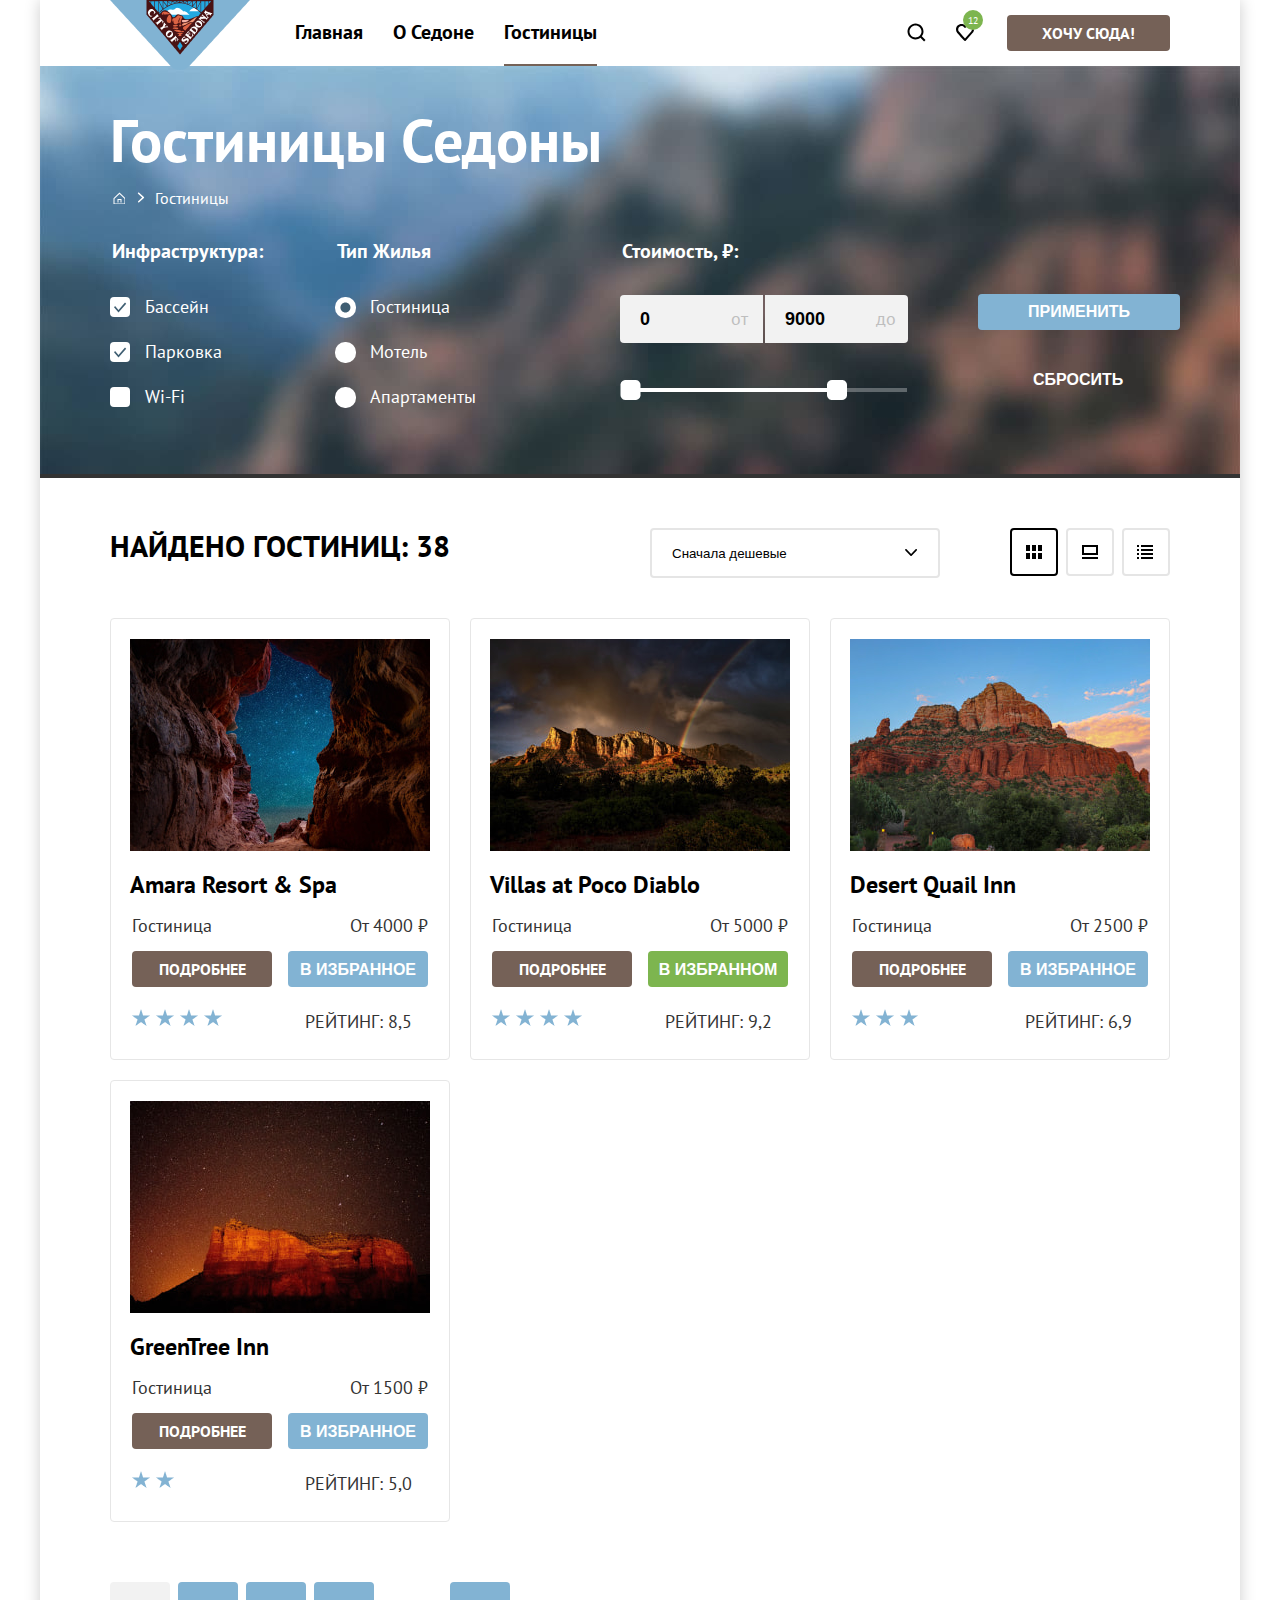
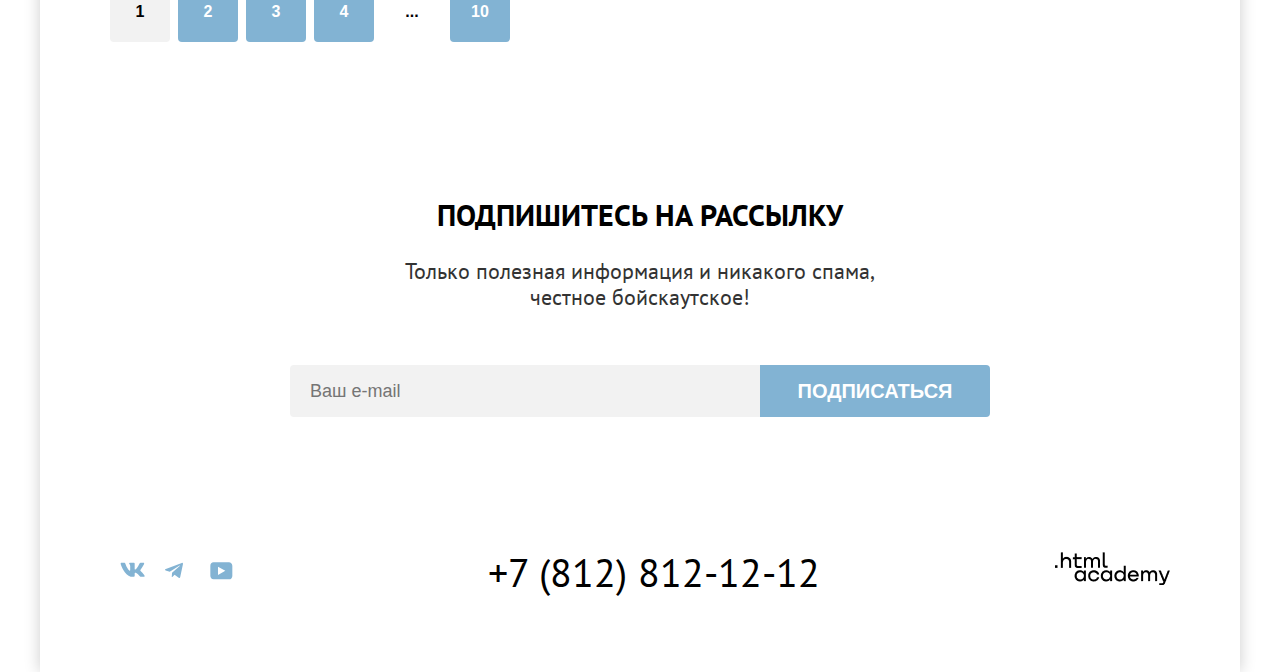
==== catalog.html @ bf5135d6 "модальное окно через ссылку" ====
<!DOCTYPE html>
<html lang="ru">

  <head>
    <meta charset="utf-8">
    <meta name="viewport" content="width=device-width, initial-scale=1">
    <link href="styles/styles.css" rel="stylesheet">
    <link rel="shortcut icon" type="image/x-icon" href="./favicon.ico">
    <title>HTML Academy: Седона</title>
  </head>

  <body>

    <div class="page-wrapper">
      <header data-test="header" class="page-header">
        <a href="index.html" class="sedona-logo">
          <span class="visually-hidden">Логотип сайта городка Седона.</span>
        </a>

        <nav class="header-navigation">
          <ul class="unordered-list">
            <li>
              <a class="anchor-link header-button" href="index.html">Главная</a>
            </li>
            <li>
              <a class="anchor-link header-button" href=" #">О&nbsp;Седоне</a>
            </li>
            <li>
              <a class="anchor-link header-button current" href=" #">Гостиницы</a>
            </li>
          </ul>
        </nav>

        <div class="header-actions-wrapper">
          <button type="button" class="button-tag header-icon-button search-button"><span
              class="visually-hidden">Поиск.</span></button>
          <button type="button" class="button-tag header-icon-button favotites-button"><span
              class="visually-hidden">Избранное.</span></button>
        </div>

        <a class="anchor-link action-button brown" href="modal_window.html">
          Хочу сюда!
        </a>
      </header>

      <main data-test="main">

        <section data-test="filter" class="filter-block">
          <div class="filter-block-content-wrapper">
            <h1 class="h1-tag text-style-filter-heading">Гостиницы Седоны</h1>
            <div class="breadcrumbs-wrapper">
              <span class="breadcrumbs-home-button"></span>
              <span class="breadcrumbs-page">Гостиницы</span>
            </div>
            <h2 class="h2-tag visually-hidden">Параметры поиска гостиниц</h2>
            <form class="filters-form-wrapper" action="https://echo.htmlacademy.ru/" method="post">
              <div class="filter-column-wrapper">
                <fieldset class="infrastructure-filter fieldset">
                  <legend class="legend text-style-filter-title">Инфраструктура:</legend>
                  <ul class="unordered-list">
                    <li>
                      <label class="text-style-filter-lable checkbox checked"><input class="visually-hidden"
                          type="checkbox" checked name="water_pool">Бассейн</label>
                    </li>
                    <li>
                      <label class="text-style-filter-lable checkbox checked"><input class="visually-hidden"
                          type="checkbox" checked name="parking">Парковка</label>
                    </li>
                    <li>
                      <label class="text-style-filter-lable checkbox"><input class="visually-hidden" type="checkbox"
                          name="wi_fi">Wi-Fi</label>
                    </li>
                  </ul>
                </fieldset>

                <fieldset class="housing-filter fieldset">
                  <legend class="legend text-style-filter-title">Тип Жилья</legend>
                  <ul class="unordered-list">
                    <li>
                      <label class="text-style-filter-lable radio checked"><input class="visually-hidden" type="radio"
                          name="housing_type" value="hotel" checked>Гостиница</label>
                    </li>
                    <li>
                      <label class="text-style-filter-lable radio"><input class="visually-hidden" type="radio"
                          name="housing_type" value="motel">Мотель</label>
                    </li>
                    <li>
                      <label class="text-style-filter-lable radio"><input class="visually-hidden" type="radio"
                          name="housing_type" value="apartment">Апартаменты</label>
                    </li>
                  </ul>
                </fieldset>
              </div>
              <div class="filter-column-wrapper">
                <fieldset class="price-filter fieldset">
                  <legend class="legend text-style-filter-title">Стоимость, ₽:</legend>
                  <p class="paragraph">
                    <label>
                      <input class="filter-price-input from" type="number" name="price_from" value="0">
                      <span class="filter-price-caption">от</span>
                    </label>
                    <label>
                      <input class="filter-price-input to" type="number" name="price_to" value="9000">
                      <span class="filter-price-caption">до</span>
                    </label>
                  </p>

                  <div class="price-slider"><span class="visually-hidden">Ползунок стоимости</span></div>
                </fieldset>

                <div class="filter-buttons-wrapper">
                  <button class="button-tag action-button blue" type="submit">Применить</button>
                  <button class="button-tag action-button transparent" type="button">Сбросить</button>
                </div>
              </div>
            </form>
          </div>
        </section>

        <section data-test="catalog" class="search-result-block">
          <header data-test="header" class="search-result-header">
            <h2 class="h2-tag text-style-heading">Найдено гостиниц: <span>38</span></h2>
            <div class="sort-type-select-wrapper">
              <select name="sort_type" aria-label="Сортировка">
                <option class="text-style-filter-lable gray" value="cheap" selected>Сначала дешевые</option>
                <option class="text-style-filter-lable gray" value="popular">По популярности</option>
              </select>
            </div>
            <button class="button-tag preview-format-icon current icons" type="button" name="show_icons"><span
                class="visually-hidden">Отобразить в формате иконок</span></button>
            <button class="button-tag preview-format-icon gallery" type="button" name="show_gallery"><span
                class="visually-hidden">Отобразить в формате галереи</span></button>
            <button class="button-tag preview-format-icon list" type="button" name="show_list"><span
                class="visually-hidden">Отобразить в
                формате списка</span></button>
          </header>

          <ul class="hotels-block unordered-list">
            <li class="hotel-item">
              <a class="anchor-link" href="#">
                <img src="images/hotels/hotel_1.jpg" alt="Вид из ущелья на звездное небо." width="300" height="212">
                <h3 class="h3-tag text-style-heading small">Amara Resort & Spa</h3>
              </a>
              <div class="hotel-item-info-wrapper">
                <span class="text-style-simple small">Гостиница</span>
                <span class="text-style-simple small price-caption">От <b>4000 ₽</b></span>
                <a class="anchor-link action-button brown" href="#">Подробнее</a>
                <button class="button-tag action-button blue" type="button">В избранное</button>
                <span class="stars stars-4"></span>
                <span class="text-style-simple small uppercase rating-caption">Рейтинг: 8,5</span>
              </div>
            </li>

            <li class="hotel-item">
              <a class="anchor-link" href="#">
                <img src="images/hotels/hotel_2.jpg"
                  alt="Радуа опускается в скалистые горы на горизонте на фоне темного неба." width="300" height="212">
                <h3 class="h3-tag text-style-heading small">Villas at Poco Diablo</h3>
              </a>
              <div class="hotel-item-info-wrapper">
                <span class="text-style-simple small">Гостиница</span>
                <span class="text-style-simple small price-caption">От <b>5000 ₽</b></span>
                <a class="anchor-link action-button brown" href="#">Подробнее</a>
                <button class="button-tag action-button green" type="button">В избранном</button>
                <span class="stars stars-4"></span>
                <span class="text-style-simple small uppercase rating-caption">Рейтинг: 9,2</span>
              </div>
            </li>

            <li class="hotel-item">
              <a class="anchor-link" href="#">
                <img src="images/hotels/hotel_3.jpg"
                  alt="Скалистая гора поросшая деревьями и кустами на фоне ясного неба." width="300" height="212">
                <h3 class="h3-tag text-style-heading small">Desert Quail Inn</h3>
              </a>
              <div class="hotel-item-info-wrapper">
                <span class="text-style-simple small">Гостиница</span>
                <span class="text-style-simple small price-caption">От <b>2500 ₽</b></span>
                <a class="anchor-link action-button brown" href="#">Подробнее</a>
                <button class="button-tag action-button blue" type="button">В избранное</button>
                <span class="stars stars-3"></span>
                <span class="text-style-simple small uppercase rating-caption">Рейтинг: 6,9</span>
              </div>
            </li>

            <li class="hotel-item">
              <a class="anchor-link" href="#">
                <img src="images/hotels/hotel_4.jpg"
                  alt="Красный выступ скалы озаряемый закатом на фоне звездного неба." width="300" height="212">
                <h3 class="h3-tag text-style-heading small">GreenTree Inn</h3>
              </a>
              <div class="hotel-item-info-wrapper">
                <span class="text-style-simple small">Гостиница</span>
                <span class="text-style-simple small price-caption">От <b>1500 ₽</b></span>
                <a class="anchor-link action-button brown" href="#">Подробнее</a>
                <button class="button-tag action-button blue" type="button">В избранное</button>
                <span class="stars stars-2"></span>
                <span class="text-style-simple small uppercase rating-caption">Рейтинг: 5,0</span>
              </div>
            </li>
          </ul>

          <div id="paging">
            <button class="button-tag action-button light-gray black-text" type="button" name="page_2">1</button>
            <button class="button-tag action-button blue" type="button" name="page_2">2</button>
            <button class="button-tag action-button blue" type="button" name="page_3">3</button>
            <button class="button-tag action-button blue" type="button" name="page_4">4</button>
            <button class="button-tag action-button transparent black-text" type="button" name="page_2">...</button>
            <button class="button-tag action-button blue" type="button" name="page_10">10</button>
          </div>
        </section>

        <section data-test="subscribe">
          <h2 class="h2-tag visually-hidden">Подписка на рассылку</h2>
          <form action="https://echo.htmlacademy.ru/" method="post">
            <div class="simple-text-block big-space">
              <p class="paragraph text-style-heading">Подпишитесь на рассылку</p>
              <p class="paragraph text-style-simple">Только полезная информация и никакого спама,<br>честное
                бойскаутское!
              </p>
              <div class="subscription-input-wrapper">
                <input class="legent subscription-input" type="email" name="user_email" placeholder="Ваш e-mail"
                  required>
                <button class="button-tag subscription-button">Подписаться</button>
              </div>
            </div>
          </form>
        </section>

      </main>

      <footer data-test="footer" class="footer">
        <h2 class="h2-tag visually-hidden">Контакты.</h2>
        <address class="address">
          <a class="anchor-link footer-button vk" href="https://vk.com/htmlacademy">
            <span class="visually-hidden">ВКонтакте.</span>
          </a>

          <a class="anchor-link footer-button telegram" href="tg://resolve?domain=htmlacademy">
            <span class="visually-hidden">Телеграм.</span>
          </a>

          <a class="anchor-link footer-button youtube" href="https://www.youtube.com/user/htmlacademyru">
            <span class="visually-hidden">Ютюб.</span>
          </a>

          <a class="anchor-link footer-phone" href="tel:+78128121212">+7 (812) 812-12-12</a>

          <a class="anchor-link html-academy-logo" href="https://htmlacademy.ru/">
            <span class="visually-hidden">Сайт HTML Academy.</span>
          </a>
        </address>
      </footer>
    </div>

  </body>

</html>
---- styles/styles.css ----
/* Base */

@font-face {
  font-family: "PT Sans";
  font-weight: 400;
  font-style: normal;
  src: url("../fonts/ptsans-400.woff2") format("woff2");
  font-display: swap;
}

@font-face {
  font-family: "PT Sans";
  font-weight: 700;
  font-style: normal;
  src: url("../fonts/ptsans-700.woff2") format("woff2");
  font-display: swap;
}

html {
  min-width: 1024px;
}

body {
  margin: 0;

  font-family: "PT Sans", sans-serif;
  font-size: 18px;
  font-weight: 400;
  line-height: 21px;
  min-width: 1024px;
  color: #333333;
}

.page-wrapper {
  display: flex;
  flex-direction: column;
  align-items: stretch;

  width: 1200px;
  margin: 0 auto;
  background-color: #FFFFFF;
  box-shadow: 0 0 15px rgba(0, 0, 0, 0.2);
}

.visually-hidden {
  position: absolute;
  width: 1px;
  height: 1px;
  margin: -1px;
  padding: 0;
  border: 0;
  clip: rect(0 0 0 0);
  overflow: hidden;
}

.fieldset {
  border: none;
  padding: 0;
  margin: 0;
}

.unordered-list {
  margin: 0;
  padding: 0;
  list-style-type: none;
}

.anchor-link {
  text-decoration: none;
}

.button-tag {
  padding: 0;
}

.h1-tag,
.h2-tag,
.h3-tag,
.paragraph {
  margin: 0;
}

.filter-price-input::-webkit-outer-spin-button,
.filter-price-input::-webkit-inner-spin-button,
input[type="date"]::-webkit-inner-spin-button,
input[type="date"]::-webkit-calendar-picker-indicator {
  display: none;
  -webkit-appearance: none;
}

/* Text styles */

.text-style-heading {
  text-transform: uppercase;
  font-size: 30px;
  font-weight: 700;
  line-height: 36px;
  color: #000000;
}

.text-style-simple {
  font-size: 22px;
  font-weight: 400;
  line-height: 26px;
}

.text-style-heading.small {
  font-size: 24px;
  line-height: 28px;
}

.text-style-simple.small {
  font-size: 18px;
  line-height: 21px;
}

.text-style-heading.white {
  color: #FFFFFF;
}

.text-style-simple.white {
  color: #FFFFFF;
}

.uppercase {
  text-transform: uppercase;
}

.text-style-filter-heading {
  font-weight: 700;
  font-size: 60px;
  line-height: 78px;
  margin-bottom: 8px;
  color: #FFFFFF;
}

.text-style-filter-title {
  font-weight: 700;
  font-size: 20px;
  line-height: 24px;
  color: #FFFFFF;
}

.text-style-filter-lable {
  font-weight: 400;
  font-size: 18px;
  line-height: 23px;
  color: #FFFFFF;
}

.text-style-filter-lable.gray {
  color: #333333;
}


/* Header */

.page-header {
  display: flex;
  min-height: 64px;
  position: relative;
  justify-content: flex-start;
  flex-wrap: wrap;
  padding: 0 70px;
}

.sedona-logo {
  background: url("../images/logo.png") no-repeat;
  width: 140px;
  height: 70px;
  position: relative;
  margin-right: 30px;
  margin-top: -4px;
  top: 4px;
}

.sedona-logo:hover {
  background: url("../images/logo_hovered.svg") no-repeat;
}

.header-navigation ul {
  display: flex;
  flex-wrap: wrap;
  max-width: 580px;
}

.header-navigation li {
  padding: 0 15px;
}

.header-navigation a {
  font-size: 20px;
  font-weight: 700;
  line-height: 24px;
  color: #000000;

  text-transform: capitalize;
}

.header-navigation a:visited {
  color: #000000;
}

.header-button.current {
  border-bottom: 2px solid #756257;
}

.header-button {
  display: inline-block;
  padding: 20px 0;
  border: none;
  cursor: pointer;
}

.header-actions-wrapper {
  margin-left: auto;
  margin-right: 20px;
}

.header-icon-button {
  width: 44px;
  height: 64px;
  padding: 22px 12px;
  border: none;
  cursor: pointer;
}

.search-button {
  background: url('../images/icons/search.svg') no-repeat 50% 50%;
}

.favotites-button {
  position: relative;
  background: url('../images/icons/favorites.svg') no-repeat 50% 50%;
}

.favotites-button::after {
  content: "12";
  position: absolute;
  top: 10px;
  left: 20px;

  color: #FFFFFF;
  font-family: "PT Sans", sans-serif;
  font-size: 10px;
  line-height: 21px;

  background-color: #7DB54F;
  width: 20px;
  height: 20px;
  border-radius: 10px;
}

header .action-button {
  align-self: flex-start;
  margin-top: 15px;
}

.action-button {
  padding: 8px 35px;
  border: none;
  border-radius: 4px;

  color: #FFFFFF;
  font-weight: 700;
  font-size: 16px;
  line-height: 20px;
  text-align: center;
  text-transform: uppercase;
  cursor: pointer;
}

.action-button.big-button {
  padding: 16px 50px;
  margin-top: 30px;
  margin-bottom: 5px;
  font-size: 20px;
  display: inline-block;
}

/* Blue buttons color-styles */
.action-button.blue {
  background-color: #82B3D3;
}

.subscription-button:hover,
.action-button.blue:hover {
  background-color: #68A2CA;
}

.subscription-button:active,
.action-button.blue:active,
.subscription-button:focus,
.action-button.blue:focus {
  color: rgba(255, 255, 255, 0.3);
  background-color: #68A2CA;
}

.subscription-button:disabled,
.action-button.blue:disabled {
  background-color: #E5E5E5;
}

/* Brown buttons color-styles */
.action-button.brown {
  background-color: #756157;
}

.action-button.brown:hover,
.action-button.brown:focus {
  background-color: #615048;
}

.action-button.brown:active {
  color: rgba(255, 255, 255, 0.3);
  background-color: #756157;
}

.action-button.brown:disabled {
  background-color: #E5E5E5;
}

/* Green buttons color-styles */
.action-button.green {
  background-color: #7DB54F;
}

.action-button.green:hover,
.action-button.green:focus {
  background-color: #6C9E42;
}

.action-button.green:active {
  color: rgba(255, 255, 255, 0.3);
  background-color: #7DB54F;
}

.action-button.green:disabled {
  background-color: #E5E5E5;
}

/* Light-gray buttons color-styles */
.action-button.light-gray {
  background-color: #F2F2F2;
}

/* Transparent buttons color-styles */
.action-button.transparent {
  background-color: transparent;
}

.action-button.transparent:focus,
.action-button.light-gray:focus {
  outline: 3px solid #83B3D3;
}

.action-button.transparent:active,
.action-button.light-gray:active {
  color: rgba(255, 255, 255, 0.3);
}

.action-button.transparent:disabled,
.action-button.light-gray:disabled {
  color: rgba(255, 255, 255, 0.1);
}


.action-button.black-text {
  color: #000000;
}

.black-text {
  color: #000000;
}

/* Footer */
.footer {
  height: 120px;
  padding: 40px 70px 0 70px;
}

.footer-button {
  display: inline-block;
  border: none;
  width: 45px;
  height: 35px;
  cursor: pointer;
}

.footer-button.vk {
  background: url("../images/icons/vk.svg") no-repeat 10px 10px;
}

.footer-button.telegram {
  background: url("../images/icons/telegram.svg") no-repeat 10px 10px;
}

.footer-button.youtube {
  background: url("../images/icons/youtube.svg") no-repeat 10px 10px;
}

.address {
  display: flex;
  font-style: normal;
}

.footer-phone {
  color: #000000;
  font-weight: 400;
  font-size: 40px;
  line-height: 40px;
  text-transform: uppercase;
  margin-left: auto;
  margin-right: 235px;
}

.html-academy-logo {
  width: 115px;
  height: 33px;
  background: url("../images/html_academy.png") no-repeat;
  display: block;
}


/* Main page sections:*/
/* -hero-block */

.hero-block-wrapper {
  width: auto;
}

.hero-background {
  display: flex;
  flex-direction: column;
  background: #82B3D3 url(../images/landscapes/mountains_hero-block.jpg) no-repeat 50% 0;
  background-size: cover;
  width: 100%;
  min-height: 485px;
  justify-content: flex-end;
}

.hero-vector-wellcome {
  width: 458px;
  height: 352px;
  margin: 0 auto;
  margin-bottom: 25px;
  padding-top: 50px;
}

.hero-divider {
  background: url("../images/divider.svg") no-repeat;
  width: auto;
  height: 57px;
}

/* -other blocks */

.simple-text-block {
  text-align: center;
  width: 700px;
  margin: 0 auto;
  padding: 70px 0;
}

.simple-text-block.big-space {
  padding: 95px 0;
}

.simple-text-block.min-space {
  padding: 70px 0 30px 0;
}

.simple-text-block .text-style-heading {
  margin-bottom: 25px;
}

.simple-text-block .text-style-simple {
  margin-bottom: 20px;
}

.advantages-block {
  display: flex;
  flex-wrap: wrap;
}

.advantages-item {
  width: 400px;
  min-height: 385px;
}

.advantages-image-container {
  width: 800px;
  min-height: 385px;
}

.advantages-image-container img {
  display: block;
  /* height: -webkit-fill-available; */
  height: 100%;
  object-fit: cover;
}

.advantages-item.blue {
  background-color: #82B3D3;
}

.advantages-item.light-blue {
  background-color: rgba(131, 179, 211, 0.2);
}

.advantages-item.very-light-blue {
  background-color: rgba(131, 179, 211, 0.12)
}

.advantages-item-content-wrapper {
  text-align: center;
  width: 230px;
  margin: 0 auto;
  padding: 112px 85px;
}

.advantages-item-content-wrapper.min-space {
  padding: 81px 85px;
}

.advantages-item.blue .advantages-item-content-wrapper {
  padding: 102px 85px;
}

.advantages-item img {
  margin-bottom: 30px;
}

.advantages-item h3 {
  width: 175px;
  margin: 0 auto;
  margin-bottom: 30px;
}

.advantages-item-divider {
  width: 60px;
  height: 2px;
  margin: 30px auto;
  background-color: rgba(0, 0, 0, 0.3);
}

.white + .advantages-item-divider {
  background-color: rgba(255, 255, 255, 0.3);
}

.advantages-icon {
  width: 75px;
  height: 72px;
}

/* -subscription block */

.subscription-background {
  background: url("../images//landscapes/mountains_subscription_block.jpg") no-repeat;
  width: 1200px;
}

.subscription-input-wrapper {
  display: flex;
  margin-top: 55px;
}

.subscription-input {
  width: 452px;
  min-height: 50px;
  padding-left: 20px;
  font-size: 18px;
  line-height: 24px;
  border: none;
  border-radius: 4px 0 0 4px;
  background-color: #F2F2F2;
}

.subscription-input:focus {
  outline: 3px solid #83B3D3;
}

.subscription-button {
  width: 232px;
  min-height: 52px;
  background-color: #82B3D3;
  border: none;
  border-radius: 0 4px 4px 0;
  text-align: center;
  cursor: pointer;

  font-size: 20px;
  line-height: 36px;
  font-weight: 700;
  text-transform: uppercase;
  color: #FFFFFF;
}


/* Catalog page */
/* filters */
.filter-block {
  background: #333333 url("../images/landscapes/mountains_filters-block.jpg") no-repeat;
  width: 100%;
  height: 412px;
}

.filter-block-content-wrapper {
  padding: 70px;
  padding-top: 35px;
}

.breadcrumbs-wrapper {
  padding-left: 3px;
  margin-bottom: 30px;
}

.breadcrumbs-home-button {
  display: inline-block;
  background: url("../images/icons/home.svg") no-repeat;
  width: 12px;
  height: 12px;
  cursor: pointer;
}

.breadcrumbs-page {
  font-weight: 400;
  font-size: 16px;
  line-height: 21px;
  color: #FFFFFF;
  cursor: pointer;
}

.breadcrumbs-page::before {
  content: '';
  display: inline-block;
  background: url("../images/icons/breadcrumbs_arrow.svg") no-repeat;
  width: 8px;
  height: 12px;
  margin: 0 10px 0 7px;
}

.filters-form-wrapper {
  display: flex;
}

.filters-form-wrapper label {
  height: 28px;
  cursor: pointer;
}

.filter-column-wrapper {
  width: 550px;
  display: flex;
}

.infrastructure-filter,
.housing-filter {
  width: 150px;
}

.infrastructure-filter {
  margin-right: 70px;
}

.legend {
  margin-bottom: 32px;
}

.text-style-filter-lable {
  display: inline-block;
  margin-bottom: 17px;
  padding-left: 35px;
}

.checkbox::before {
  position: absolute;
  content: "";
  display: inline-block;
  margin: 2px 0 0 -35px;
  width: 20px;
  height: 20px;
  border-radius: 4px;
  background: #FFFFFF;
}

.checked.checkbox::before {
  background: #FFFFFF url("../images/icons/check.svg") no-repeat 4px 5px;
}

.checkbox:hover,
.radio:hover,
.footer-button:hover,
.html-academy-logo:hover,
.breadcrumbs-page:hover,
.breadcrumbs-home-button:hover {
  color: #FFFFFF;
  opacity: 0.7;
}

.footer-phone:hover,
.header-icon-button:hover,
.header-button:hover,
.person-count-button:hover,
.modal-window-close-button:hover {
  color: #000000;
  opacity: 0.7;
}

.radio::before {
  position: absolute;
  content: "";
  display: inline-block;
  margin: 2px 0 0 -35px;
  width: 21px;
  height: 21px;
  border-radius: 10px;
  background: #FFFFFF;
}

.checked.radio::before {
  background: #FFFFFF url("../images/icons/circle.svg") no-repeat 5px 5px;
}

.price-filter {
  width: 290px;
  margin-right: 70px;
}

.price-filter p {
  display: flex;
}

.filter-price-input {
  width: 123px;
  height: 48px;
  padding: 0;
  padding-left: 20px;

  font-size: 18px;
  line-height: 24px;
  font-weight: 700;
  background: #F2F2F2;
  color: #000000;
  border: none;
}

.filter-price-input.to {
  margin-left: 2px;
}

.filter-price-input:focus {
  outline: 3px solid #68A2CA;
}

.filter-price-input.from {
  border-radius: 4px 0 0 4px;
}

.filter-price-input.to {
  border-radius: 0 4px 4px 0;
}

.filter-price-caption {
  font-size: 18px;
  line-height: 24px;
  color: #BEBEBE;
  position: absolute;
  margin: 12px 0 0 -32px;
}

.filter-buttons-wrapper {
  padding-top: 55px;
}

.filter-buttons-wrapper button {
  padding: 8px 50px;
}

.filter-buttons-wrapper button[type="button"] {
  margin-left: 5px;
}

.filter-buttons-wrapper button[type="submit"] {
  margin-bottom: 32px;
}

.price-slider {
  width: 287px;
  height: 20px;
  margin-top: 57px;
  background: url("../images/slider.png") no-repeat;
}

/* hotels */

.search-result-block {
  padding: 50px 70px 60px 70px;
}

.search-result-header {
  position: relative;
  display: flex;
  margin-bottom: 40px;
}

.sort-type-select-wrapper {
  margin: 0 70px 0 auto;
}

.search-result-header select {
  width: 290px;
  height: 50px;
  border: 2px solid #E5E5E5;
  border-radius: 4px;
  padding-left: 20px;
  background: transparent;

  -moz-appearance: none;
  -webkit-appearance: none;
}

.search-result-header select:hover,
.search-result-header select:focus {
  outline: 3px solid #68A2CA;
}

.search-result-header select:active {
  outline: 3px solid #3F5E72;
}

.search-result-header select:disabled {
  outline: 3px solid rgba(0, 0, 0, 0.3);
  color: rgba(0, 0, 0, 0.3);
}

.sort-type-select-wrapper::after {
  position: absolute;
  content: "";
  margin: 20px 0 0 -35px;
  width: 12px;
  height: 8px;
  background: url("../images/icons/arrow_down.svg") no-repeat;
}

.preview-format-icon {
  width: 48px;
  height: 48px;
  border: 2px solid #E5E5E5;
  margin-right: 8px;
  border-radius: 4px;
  cursor: pointer;
}

.preview-format-icon:last-child {
  margin-right: 0;
}

.preview-format-icon:hover,
.preview-format-icon:active,
.preview-format-icon.current {
  border: 2px solid #000000;
}

.preview-format-icon:focus {
  outline: 3px solid #83B3D3;
}

.preview-format-icon.gallery {
  background: url("../images/icons/view_gallery.svg") no-repeat 14px 15px;
}

.preview-format-icon.list {
  background: url("../images/icons/view_list.svg") no-repeat 13px 15px;
}

.preview-format-icon.icons {
  background: url("../images/icons/view_images.svg") no-repeat 14px 15px;
}

.hotels-block {
  display: grid;
  grid-template-columns: repeat(3, 340px);
  gap: 20px;
  margin-bottom: 60px;
}

.hotel-item {
  display: flex;
  flex-direction: column;
  justify-content: space-between;
  align-items: center;

  padding: 20px;
  width: 340px;
  box-sizing: border-box;
  border: 1px solid #E6E6E6;
  border-radius: 4px;
}

.hotel-item img {
  margin-bottom: 16px;
}

.hotel-item h3 {
  text-transform: none;
  margin-bottom: 16px;
}

.hotel-item-info-wrapper {
  display: grid;
  grid-template-columns: 140px 140px;
  grid-template-rows: 20px 36px 36px;
  gap: 16px;
  margin-top: auto;
}

.price-caption {
  margin-left: auto;
}

.rating-caption {
  margin-left: auto;
  margin-right: auto;
  align-self: center;
}

.stars {
  height: 25px;
  align-self: center;
}

.hotel-item-info-wrapper b {
  font-weight: inherit;
}

.hotel-item-info-wrapper a.action-button {
  padding: 8px 0;
}

.hotel-item-info-wrapper button.action-button {
  padding: 9px 0;
}

#paging {
  display: flex;
  justify-content: flex-start;
}

#paging .action-button {
  width: 60px;
  height: 60px;
  margin-right: 8px;
  padding: 0;
}

.stars-5 {
  background: url("../images/stars/stars_5.png") no-repeat;
}

.stars-4 {
  background: url("../images/stars/stars_4.png") no-repeat;
}

.stars-3 {
  background: url("../images/stars/stars_3.png") no-repeat;
}

.stars-2 {
  background: url("../images/stars/stars_2.png") no-repeat;
}

.stars-1 {
  background: url("../images/stars/stars_1.png") no-repeat;
}

/* Модалка */
.modal-window-overlay {
  position: fixed;
  top: 0;
  left: 0;
  width: 100%;
  height: 100%;
  background-color: #F2F2F2;
  opacity: 0.8;
}

.modal-window {
  position: fixed;
  left: 21.95%;
  right: 22.03%;
  top: 11.17%;
  width: 577px;

  padding: 64px 70px;

  background: #FFFFFF;
  box-shadow: 0 25px 50px rgba(0, 0, 0, 0.15);
  border-radius: 30px;
}

.modal-window-close-button {
  width: 14px;
  height: 14px;
  background: url("../images/close_button.svg") no-repeat;
  position: absolute;
  top: 85px;
  left: 633px;
  cursor: pointer;
}

.modal-window-content-wrapper {
  display: grid;
  width: 100%;
  grid-template-columns: 137px 440px;
  grid-template-rows: 58px 48px 48px 48px 60px;
  row-gap: 42px;
}

.modal-window-input-caption {
  align-self: center;
}

.modal-window-content-wrapper h2,
.modal-window-content-wrapper button {
  grid-column: span 2;
}

.modal-window-content-wrapper input {
  height: 48px;
  padding-left: 20px;

  background: #F2F2F2;
  border: none;
  border-radius: 4px;

  font-weight: 700;
  font-size: 18px;
  line-height: 24px;
}

.modal-window-content-wrapper input:focus {
  outline: 3px solid #83B3D3;
}

.modal-window-content-wrapper input::before {
  position: absolute;
  content: "";
  margin-left: 383px;
  width: 16px;
  height: 15px;
  background: url("../images/calendar.svg") no-repeat;
  opacity: 0.3;
  cursor: pointer;
}

.modal-window-content-wrapper input.error::after {
  content: "Мы не можем отправить вас в прошлое.";
  position: absolute;
  margin-top: 65px;

  font-family: "PT Sans", sans-serif;
  color: #FF5757;
  font-size: 16px;
  line-height: 21px;
  font-weight: 400;
}

.modal-window-content-wrapper input.info::after {
  content: "На эти даты есть свободные номера. Пока есть.";
  position: absolute;
  margin-top: 65px;

  font-family: "PT Sans", sans-serif;
  font-size: 16px;
  line-height: 21px;
  font-weight: 400;
  color: #333333;
}

.modal-window-person-count-wrapper {
  grid-column: span 2;
  display: grid;
  grid-template-columns: 245px 245px;
  gap: 90px;
  align-items: center;
  justify-content: space-between;
}

.person-count-button {
  width: 40px;
  height: 48px;
  cursor: pointer;
}

.person-count {
  margin-left: 10px;
  margin-right: 10px;
}

.person-count-button:hover {
  color: #000000;
  opacity: 0.7;
}

.minus {
  background: url("../images/minus.svg") 11px 13px no-repeat;
}

.plus {
  background: url("../images/plus.svg") 8px 13px no-repeat;
}

.modal-window-input-caption.children::after {
  content: "";
  position: absolute;
  margin: 3px 0 0 10px;

  width: 20px;
  height: 20px;
  border-radius: 10px;
  background: #83B3D3 url("../images/info.svg") 9px 4px no-repeat;
  cursor: pointer;
}

.count-input-wrapper {
  display: flex;
  align-items: center;
}

.count-control-wrapper {
  display: flex;
  justify-content: space-between;
}
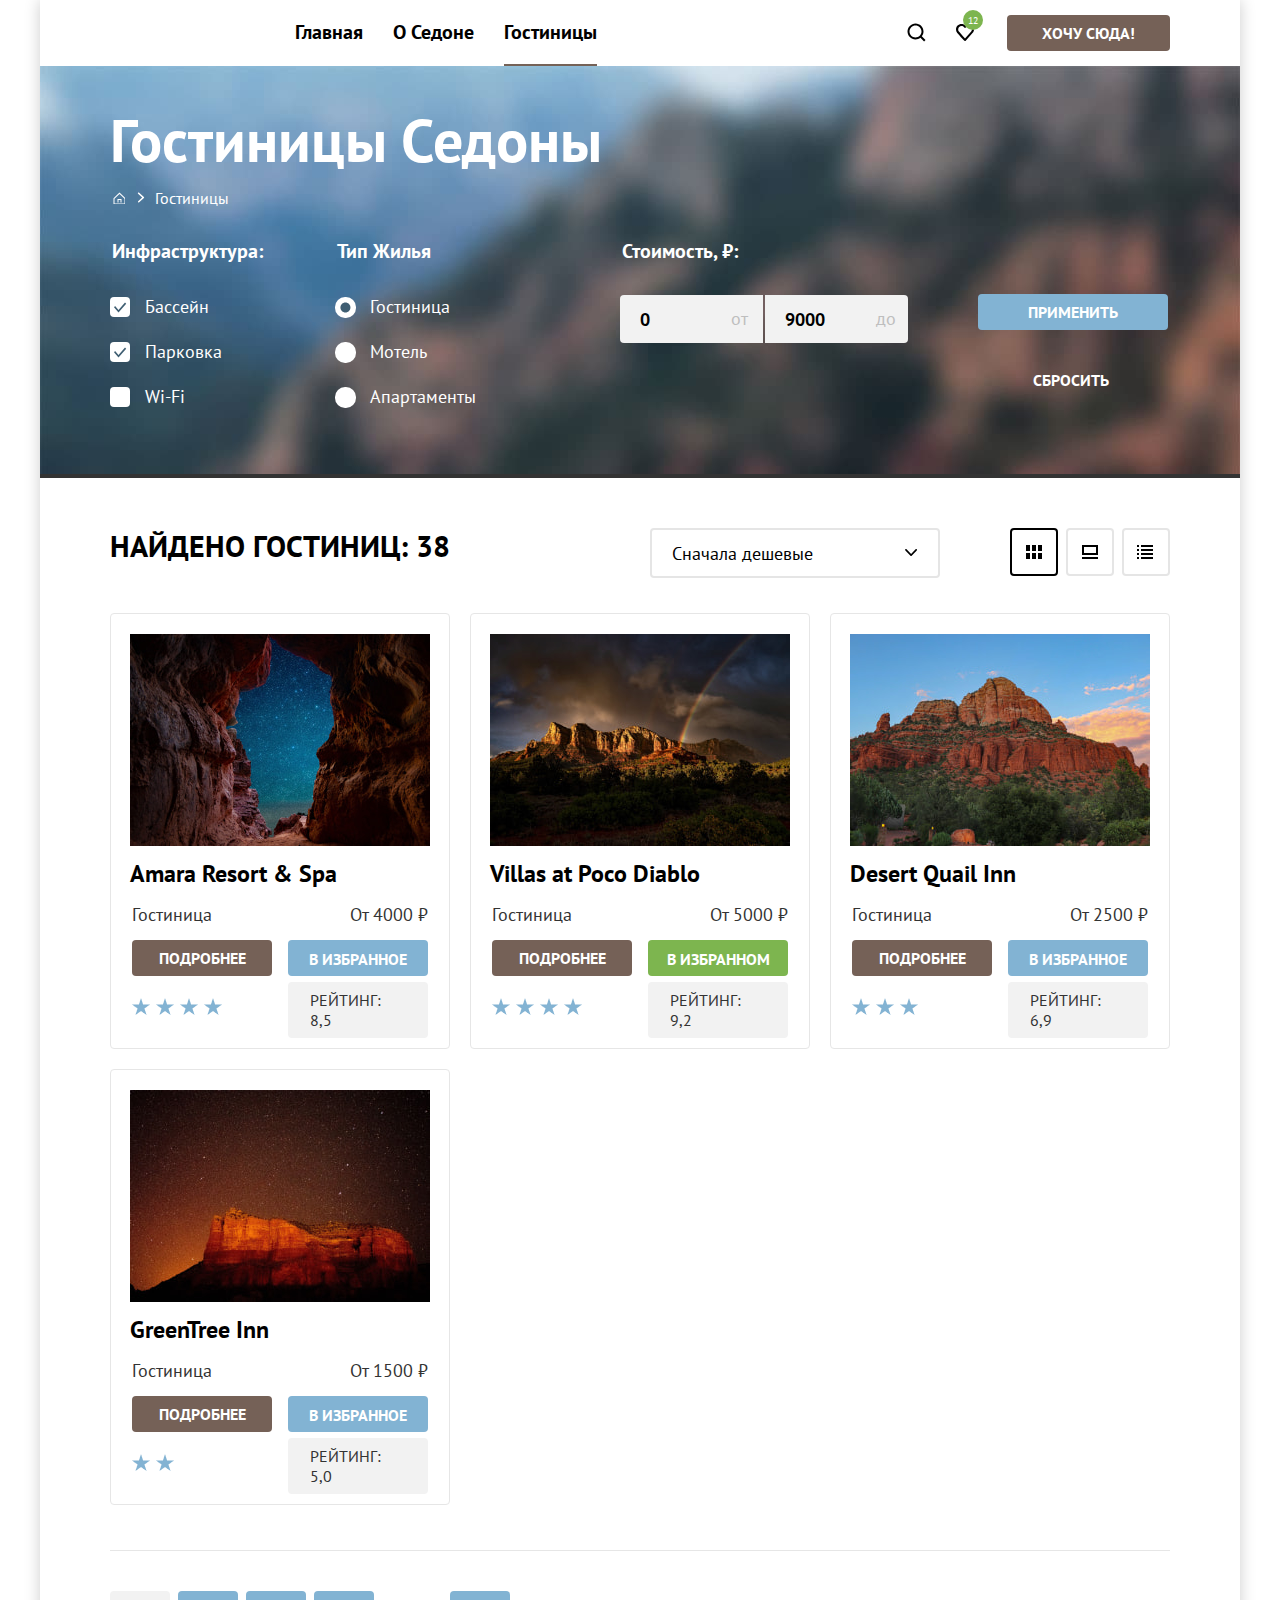
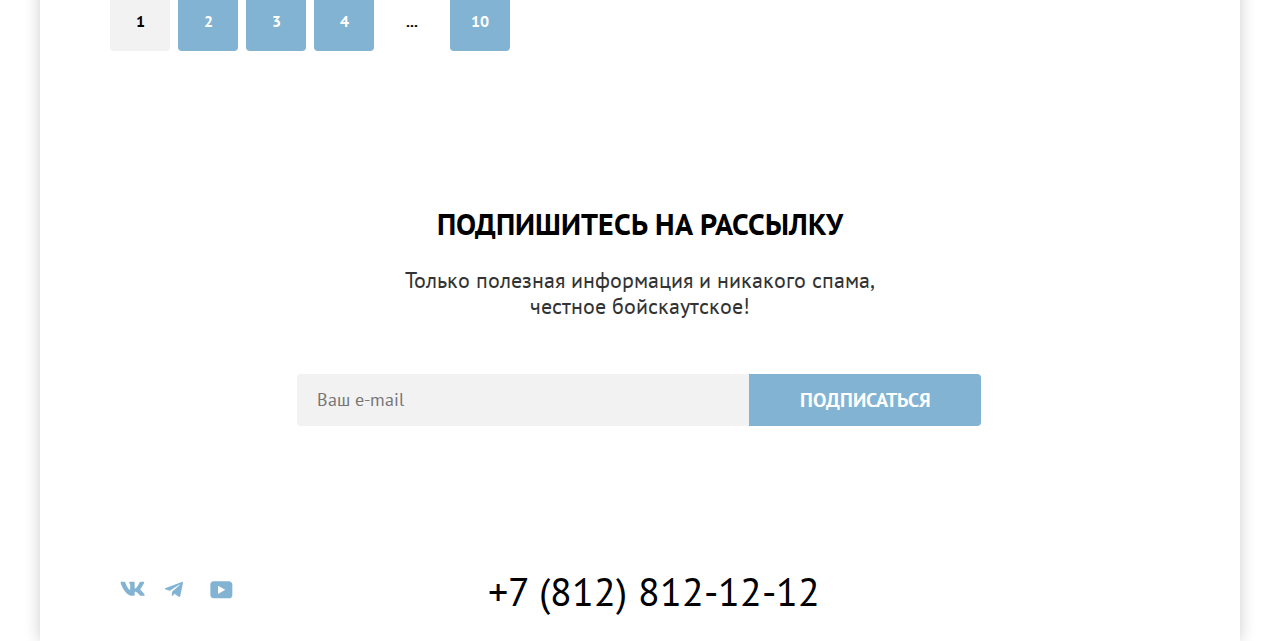
==== commit d4e25bc6: "ховер для хлебных крошек" ====
--- a/catalog.html
+++ b/catalog.html
@@ -49,7 +49,8 @@
           <div class="filter-block-content-wrapper">
             <h1 class="h1-tag text-style-filter-heading">Гостиницы Седоны</h1>
             <div class="breadcrumbs-wrapper">
-              <span class="breadcrumbs-home-button"></span>
+              <a href="index.html" class="anchor-link breadcrumbs-home-button">
+                <span class="visually-hidden">Перейти на Главную.</span></a>
               <span class="breadcrumbs-page">Гостиницы</span>
             </div>
             <h2 class="h2-tag visually-hidden">Параметры поиска гостиниц</h2>
@@ -147,7 +148,7 @@
                 <a class="anchor-link action-button brown" href="#">Подробнее</a>
                 <button class="button-tag action-button blue" type="button">В избранное</button>
                 <span class="stars stars-4"></span>
-                <span class="text-style-simple small uppercase rating-caption">Рейтинг: 8,5</span>
+                <span class="text-style-simple uppercase rating-caption">Рейтинг: 8,5</span>
               </div>
             </li>
 
@@ -163,7 +164,7 @@
                 <a class="anchor-link action-button brown" href="#">Подробнее</a>
                 <button class="button-tag action-button green" type="button">В избранном</button>
                 <span class="stars stars-4"></span>
-                <span class="text-style-simple small uppercase rating-caption">Рейтинг: 9,2</span>
+                <span class="text-style-simple uppercase rating-caption">Рейтинг: 9,2</span>
               </div>
             </li>
 
@@ -179,7 +180,7 @@
                 <a class="anchor-link action-button brown" href="#">Подробнее</a>
                 <button class="button-tag action-button blue" type="button">В избранное</button>
                 <span class="stars stars-3"></span>
-                <span class="text-style-simple small uppercase rating-caption">Рейтинг: 6,9</span>
+                <span class="text-style-simple uppercase rating-caption">Рейтинг: 6,9</span>
               </div>
             </li>
 
@@ -195,7 +196,7 @@
                 <a class="anchor-link action-button brown" href="#">Подробнее</a>
                 <button class="button-tag action-button blue" type="button">В избранное</button>
                 <span class="stars stars-2"></span>
-                <span class="text-style-simple small uppercase rating-caption">Рейтинг: 5,0</span>
+                <span class="text-style-simple uppercase rating-caption">Рейтинг: 5,0</span>
               </div>
             </li>
           </ul>
@@ -213,7 +214,7 @@
         <section data-test="subscribe">
           <h2 class="h2-tag visually-hidden">Подписка на рассылку</h2>
           <form action="https://echo.htmlacademy.ru/" method="post">
-            <div class="simple-text-block big-space">
+            <div class="simple-text-block big-space-bottom">
               <p class="paragraph text-style-heading">Подпишитесь на рассылку</p>
               <p class="paragraph text-style-simple">Только полезная информация и никакого спама,<br>честное
                 бойскаутское!
--- a/styles/styles.css
+++ b/styles/styles.css
@@ -165,7 +165,7 @@
 }
 
 .sedona-logo {
-  background: url("../images/logo.png") no-repeat;
+  background: url("../images/logo.svg") no-repeat;
   width: 140px;
   height: 70px;
   position: relative;
@@ -262,6 +262,7 @@
   border-radius: 4px;
 
   color: #FFFFFF;
+  font-family: "PT Sans", sans-serif;
   font-weight: 700;
   font-size: 16px;
   line-height: 20px;
@@ -375,8 +376,8 @@
 
 /* Footer */
 .footer {
-  height: 120px;
-  padding: 40px 70px 0 70px;
+  height: 70px;
+  padding: 45px 70px 0 70px;
 }
 
 .footer-button {
@@ -417,7 +418,7 @@
 .html-academy-logo {
   width: 115px;
   height: 33px;
-  background: url("../images/html_academy.png") no-repeat;
+  background: url("../images/logo_htmlacademy.svg") no-repeat;
   display: block;
 }
 
@@ -447,7 +448,8 @@
   padding-top: 50px;
 }
 
-.hero-divider {
+.hero-background::after {
+  content: "";
   background: url("../images/divider.svg") no-repeat;
   width: auto;
   height: 57px;
@@ -463,7 +465,11 @@
 }
 
 .simple-text-block.big-space {
-  padding: 95px 0;
+  padding: 95px 0 85px 0;
+}
+
+.simple-text-block.big-space-bottom {
+  padding: 95px 0 100px 0;
 }
 
 .simple-text-block.min-space {
@@ -495,7 +501,6 @@
 
 .advantages-image-container img {
   display: block;
-  /* height: -webkit-fill-available; */
   height: 100%;
   object-fit: cover;
 }
@@ -527,48 +532,63 @@
   padding: 102px 85px;
 }
 
-.advantages-item img {
-  margin-bottom: 30px;
-}
-
 .advantages-item h3 {
   width: 175px;
   margin: 0 auto;
   margin-bottom: 30px;
 }
 
-.advantages-item-divider {
+.advantages-item h3.divider::after {
+  content: "";
+  display: block;
   width: 60px;
   height: 2px;
   margin: 30px auto;
   background-color: rgba(0, 0, 0, 0.3);
 }
 
-.white + .advantages-item-divider {
+.advantages-item h3.white::after {
   background-color: rgba(255, 255, 255, 0.3);
 }
 
-.advantages-icon {
+.advantages-icon::before {
+  content: "";
+  display: inline-block;
   width: 75px;
-  height: 72px;
+  height: 75px;
+  margin-bottom: 30px;
+}
+
+.advantages-icon.house::before {
+  background: url("../images/icons/house.svg") no-repeat;
+}
+
+.advantages-icon.food::before {
+  background: url("../images/icons/food.svg") no-repeat;
+}
+
+.advantages-icon.present::before {
+  background: url("../images/icons/present.svg") no-repeat;
 }
 
 /* -subscription block */
 
 .subscription-background {
-  background: url("../images//landscapes/mountains_subscription_block.jpg") no-repeat;
+  background: url("../images/landscapes/mountains_subscription_block.jpg") no-repeat;
   width: 1200px;
 }
 
 .subscription-input-wrapper {
   display: flex;
-  margin-top: 55px;
+  margin: 55px 0 0 7px;
 }
 
 .subscription-input {
-  width: 452px;
+  width: 430px;
   min-height: 50px;
   padding-left: 20px;
+
+  font-family: "PT Sans", sans-serif;
   font-size: 18px;
   line-height: 24px;
   border: none;
@@ -589,6 +609,7 @@
   text-align: center;
   cursor: pointer;
 
+  font-family: "PT Sans", sans-serif;
   font-size: 20px;
   line-height: 36px;
   font-weight: 700;
@@ -692,7 +713,7 @@
 .radio:hover,
 .footer-button:hover,
 .html-academy-logo:hover,
-.breadcrumbs-page:hover,
+.breadcrumbs-page:not(:last-of-type):hover,
 .breadcrumbs-home-button:hover {
   color: #FFFFFF;
   opacity: 0.7;
@@ -737,6 +758,7 @@
   padding: 0;
   padding-left: 20px;
 
+  font-family: "PT Sans", sans-serif;
   font-size: 18px;
   line-height: 24px;
   font-weight: 700;
@@ -789,7 +811,7 @@
   width: 287px;
   height: 20px;
   margin-top: 57px;
-  background: url("../images/slider.png") no-repeat;
+  background: url("../images/range_slider.svg") no-repeat;
 }
 
 /* hotels */
@@ -801,7 +823,7 @@
 .search-result-header {
   position: relative;
   display: flex;
-  margin-bottom: 40px;
+  margin-bottom: 35px;
 }
 
 .sort-type-select-wrapper {
@@ -816,6 +838,9 @@
   padding-left: 20px;
   background: transparent;
 
+  font-family: "PT Sans", sans-serif;
+  font-size: 18px;
+  line-height: 21px;
   -moz-appearance: none;
   -webkit-appearance: none;
 }
@@ -882,7 +907,9 @@
   display: grid;
   grid-template-columns: repeat(3, 340px);
   gap: 20px;
-  margin-bottom: 60px;
+  margin-bottom: 40px;
+  padding-bottom: 45px;
+  border-bottom: 1px solid #E6E6E6;
 }
 
 .hotel-item {
@@ -899,7 +926,7 @@
 }
 
 .hotel-item img {
-  margin-bottom: 16px;
+  margin-bottom: 10px;
 }
 
 .hotel-item h3 {
@@ -923,6 +950,12 @@
   margin-left: auto;
   margin-right: auto;
   align-self: center;
+  font-size: 16px;
+  line-height: 20px;
+
+  background-color: #F2F2F2;
+  padding: 8px 22px;
+  border-radius: 4px;
 }
 
 .stars {
@@ -1002,7 +1035,7 @@
 .modal-window-close-button {
   width: 14px;
   height: 14px;
-  background: url("../images/close_button.svg") no-repeat;
+  background: url("../images/icons/close_button.svg") no-repeat;
   position: absolute;
   top: 85px;
   left: 633px;
@@ -1034,6 +1067,7 @@
   border: none;
   border-radius: 4px;
 
+  font-family: "PT Sans", sans-serif;
   font-weight: 700;
   font-size: 18px;
   line-height: 24px;
@@ -1049,7 +1083,7 @@
   margin-left: 383px;
   width: 16px;
   height: 15px;
-  background: url("../images/calendar.svg") no-repeat;
+  background: url("../images/icons/calendar.svg") no-repeat;
   opacity: 0.3;
   cursor: pointer;
 }
@@ -1104,11 +1138,11 @@
 }
 
 .minus {
-  background: url("../images/minus.svg") 11px 13px no-repeat;
+  background: url("../images/icons/minus.svg") 11px 13px no-repeat;
 }
 
 .plus {
-  background: url("../images/plus.svg") 8px 13px no-repeat;
+  background: url("../images/icons/plus.svg") 8px 13px no-repeat;
 }
 
 .modal-window-input-caption.children::after {
@@ -1119,7 +1153,7 @@
   width: 20px;
   height: 20px;
   border-radius: 10px;
-  background: #83B3D3 url("../images/info.svg") 9px 4px no-repeat;
+  background: #83B3D3 url("../images/icons/info.svg") 9px 4px no-repeat;
   cursor: pointer;
 }
 
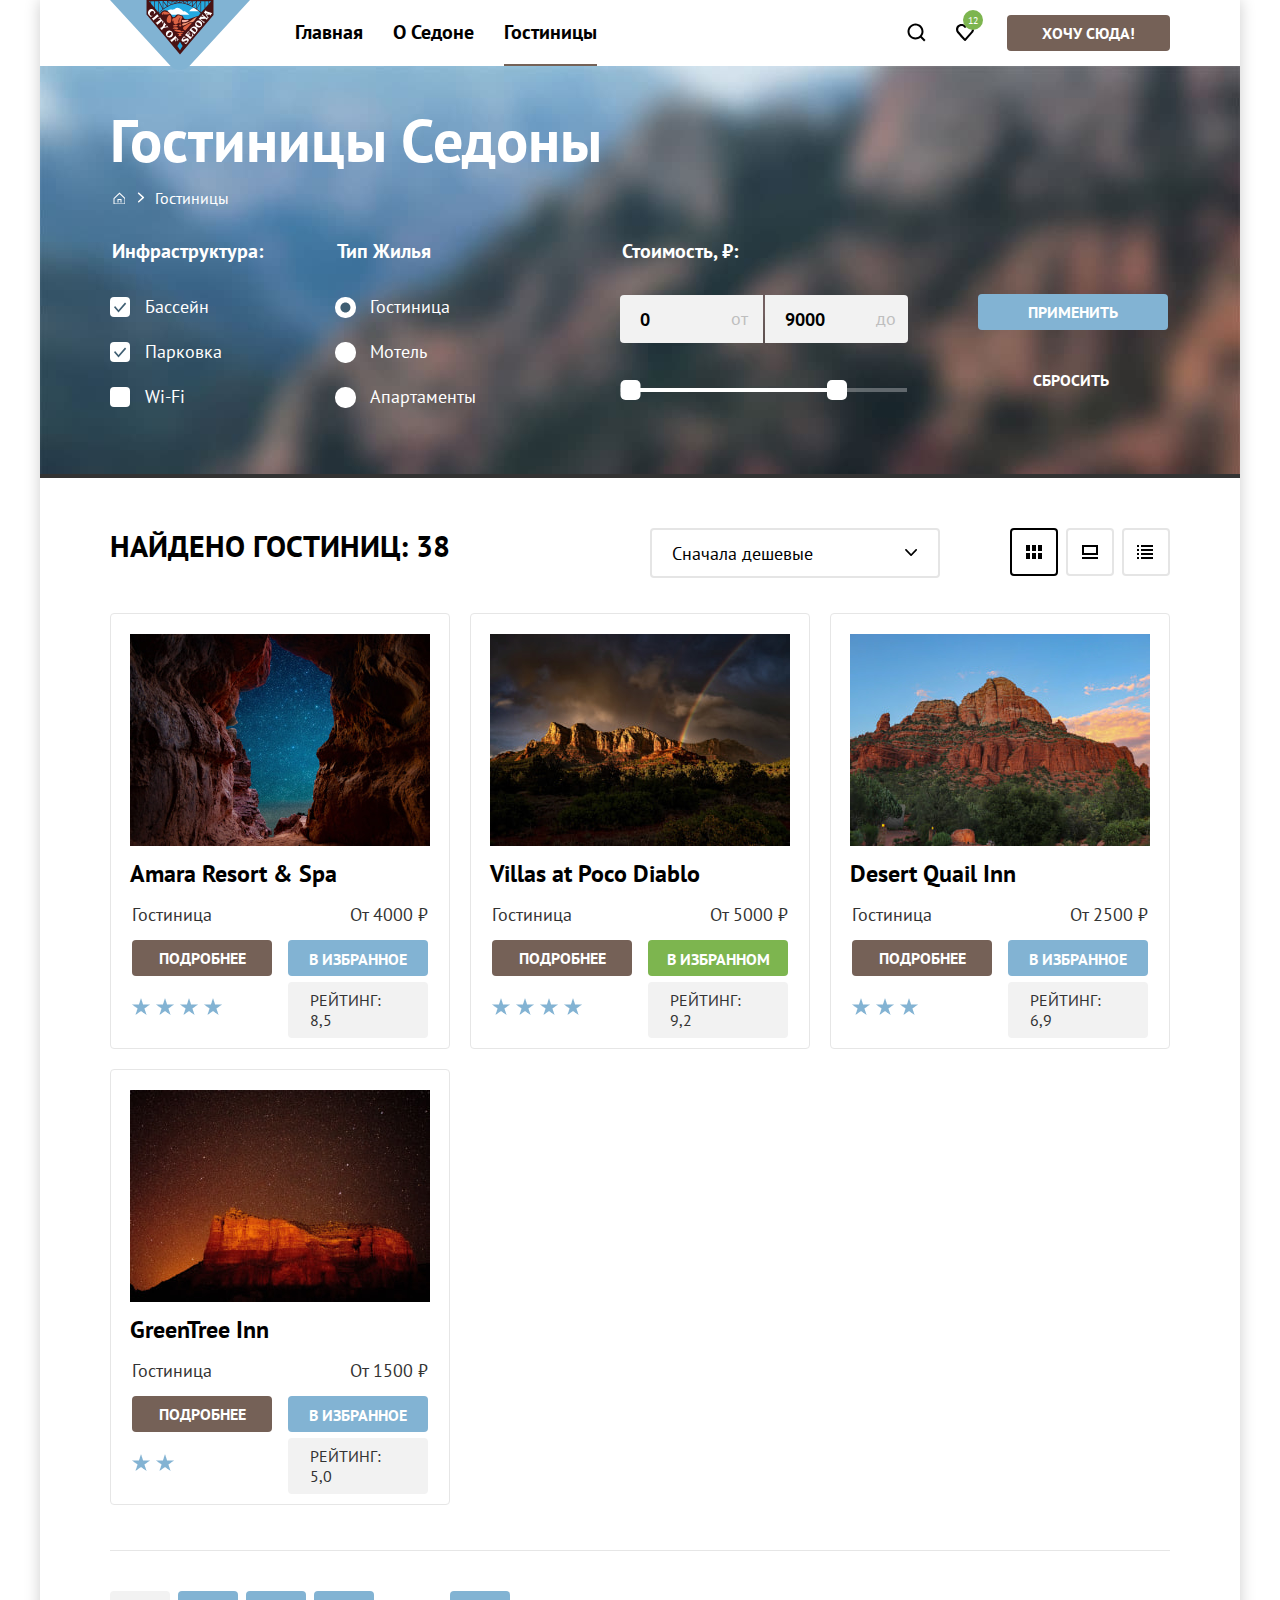
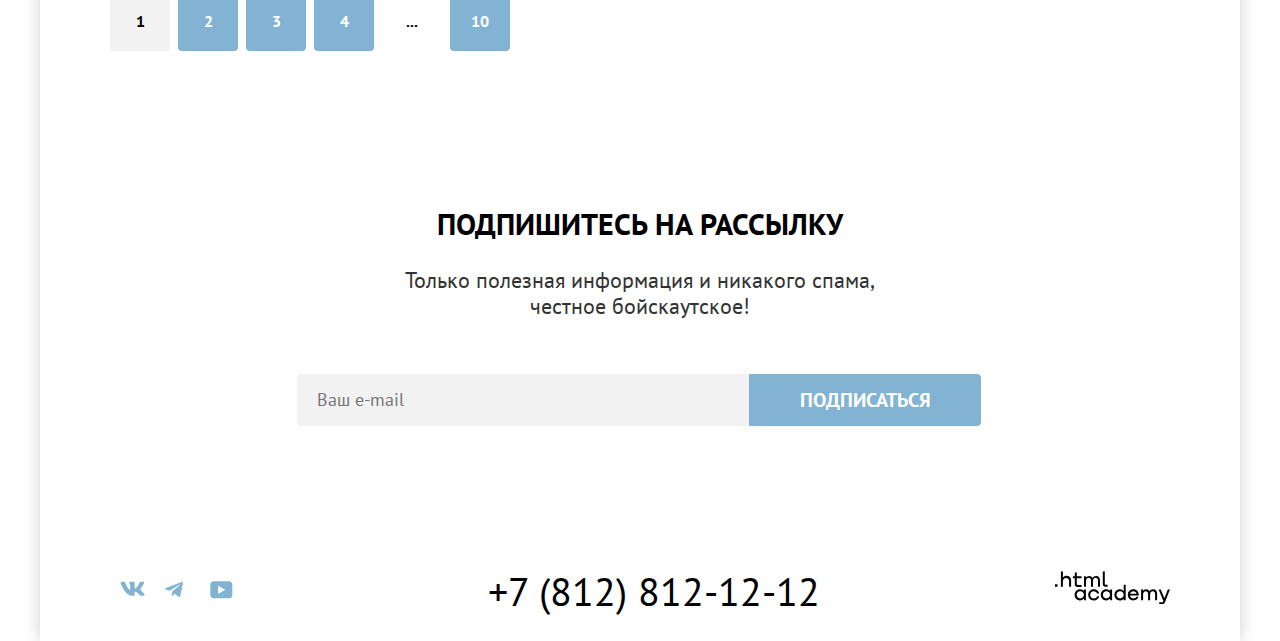
==== commit 71f6d89c: "Merge pull request #12 from tomilova-nastya/master" ====
--- a/catalog.html
+++ b/catalog.html
@@ -60,16 +60,16 @@
                   <legend class="legend text-style-filter-title">Инфраструктура:</legend>
                   <ul class="unordered-list">
                     <li>
-                      <label class="text-style-filter-lable checkbox checked"><input class="visually-hidden"
-                          type="checkbox" checked name="water_pool">Бассейн</label>
-                    </li>
-                    <li>
-                      <label class="text-style-filter-lable checkbox checked"><input class="visually-hidden"
-                          type="checkbox" checked name="parking">Парковка</label>
-                    </li>
-                    <li>
-                      <label class="text-style-filter-lable checkbox"><input class="visually-hidden" type="checkbox"
-                          name="wi_fi">Wi-Fi</label>
+                      <label tabindex="0" class="text-style-filter-lable checkbox checked"><input tabindex="-1"
+                          class="visually-hidden" type="checkbox" checked name="water_pool">Бассейн</label>
+                    </li>
+                    <li>
+                      <label tabindex="0" class="text-style-filter-lable checkbox checked"><input tabindex="-1"
+                          class="visually-hidden" type="checkbox" checked name="parking">Парковка</label>
+                    </li>
+                    <li>
+                      <label tabindex="0" class="text-style-filter-lable checkbox"><input tabindex="-1"
+                          class="visually-hidden" type="checkbox" name="wi_fi">Wi-Fi</label>
                     </li>
                   </ul>
                 </fieldset>
@@ -78,16 +78,17 @@
                   <legend class="legend text-style-filter-title">Тип Жилья</legend>
                   <ul class="unordered-list">
                     <li>
-                      <label class="text-style-filter-lable radio checked"><input class="visually-hidden" type="radio"
-                          name="housing_type" value="hotel" checked>Гостиница</label>
-                    </li>
-                    <li>
-                      <label class="text-style-filter-lable radio"><input class="visually-hidden" type="radio"
-                          name="housing_type" value="motel">Мотель</label>
-                    </li>
-                    <li>
-                      <label class="text-style-filter-lable radio"><input class="visually-hidden" type="radio"
-                          name="housing_type" value="apartment">Апартаменты</label>
+                      <label tabindex="0" class="text-style-filter-lable radio checked"><input tabindex="-1"
+                          class="visually-hidden" type="radio" name="housing_type" value="hotel"
+                          checked>Гостиница</label>
+                    </li>
+                    <li>
+                      <label tabindex="0" class="text-style-filter-lable radio"><input tabindex="-1"
+                          class="visually-hidden" type="radio" name="housing_type" value="motel">Мотель</label>
+                    </li>
+                    <li>
+                      <label tabindex="0" class="text-style-filter-lable radio"><input tabindex="-1"
+                          class="visually-hidden" type="radio" name="housing_type" value="apartment">Апартаменты</label>
                     </li>
                   </ul>
                 </fieldset>
@@ -106,7 +107,7 @@
                     </label>
                   </p>
 
-                  <div class="price-slider"><span class="visually-hidden">Ползунок стоимости</span></div>
+                  <div tabindex="0" class="price-slider"><span class="visually-hidden">Ползунок стоимости</span></div>
                 </fieldset>
 
                 <div class="filter-buttons-wrapper">
@@ -147,7 +148,7 @@
                 <span class="text-style-simple small price-caption">От <b>4000 ₽</b></span>
                 <a class="anchor-link action-button brown" href="#">Подробнее</a>
                 <button class="button-tag action-button blue" type="button">В избранное</button>
-                <span class="stars stars-4"></span>
+                <span tabindex="0" class="stars stars-4"></span>
                 <span class="text-style-simple uppercase rating-caption">Рейтинг: 8,5</span>
               </div>
             </li>
@@ -163,7 +164,7 @@
                 <span class="text-style-simple small price-caption">От <b>5000 ₽</b></span>
                 <a class="anchor-link action-button brown" href="#">Подробнее</a>
                 <button class="button-tag action-button green" type="button">В избранном</button>
-                <span class="stars stars-4"></span>
+                <span tabindex="0" class="stars stars-4"></span>
                 <span class="text-style-simple uppercase rating-caption">Рейтинг: 9,2</span>
               </div>
             </li>
@@ -179,7 +180,7 @@
                 <span class="text-style-simple small price-caption">От <b>2500 ₽</b></span>
                 <a class="anchor-link action-button brown" href="#">Подробнее</a>
                 <button class="button-tag action-button blue" type="button">В избранное</button>
-                <span class="stars stars-3"></span>
+                <span tabindex="0" class="stars stars-3"></span>
                 <span class="text-style-simple uppercase rating-caption">Рейтинг: 6,9</span>
               </div>
             </li>
@@ -195,7 +196,7 @@
                 <span class="text-style-simple small price-caption">От <b>1500 ₽</b></span>
                 <a class="anchor-link action-button brown" href="#">Подробнее</a>
                 <button class="button-tag action-button blue" type="button">В избранное</button>
-                <span class="stars stars-2"></span>
+                <span tabindex="0" class="stars stars-2"></span>
                 <span class="text-style-simple uppercase rating-caption">Рейтинг: 5,0</span>
               </div>
             </li>
@@ -206,7 +207,8 @@
             <button class="button-tag action-button blue" type="button" name="page_2">2</button>
             <button class="button-tag action-button blue" type="button" name="page_3">3</button>
             <button class="button-tag action-button blue" type="button" name="page_4">4</button>
-            <button class="button-tag action-button transparent black-text" type="button" name="page_2">...</button>
+            <button class="button-tag action-button transparent black-text" type="button" name="page_2"
+              tabindex="-1">...</button>
             <button class="button-tag action-button blue" type="button" name="page_10">10</button>
           </div>
         </section>
--- a/styles/styles.css
+++ b/styles/styles.css
@@ -433,7 +433,7 @@
 .hero-background {
   display: flex;
   flex-direction: column;
-  background: #82B3D3 url(../images/landscapes/mountains_hero-block.jpg) no-repeat 50% 0;
+  background: #6e97bf url(../images/landscapes/mountains_hero-block.jpg) no-repeat 50% 0;
   background-size: cover;
   width: 100%;
   min-height: 485px;
@@ -574,7 +574,7 @@
 /* -subscription block */
 
 .subscription-background {
-  background: url("../images/landscapes/mountains_subscription_block.jpg") no-repeat;
+  background: #6e97bf url("../images/landscapes/mountains_subscription_block.jpg") no-repeat;
   width: 1200px;
 }
 
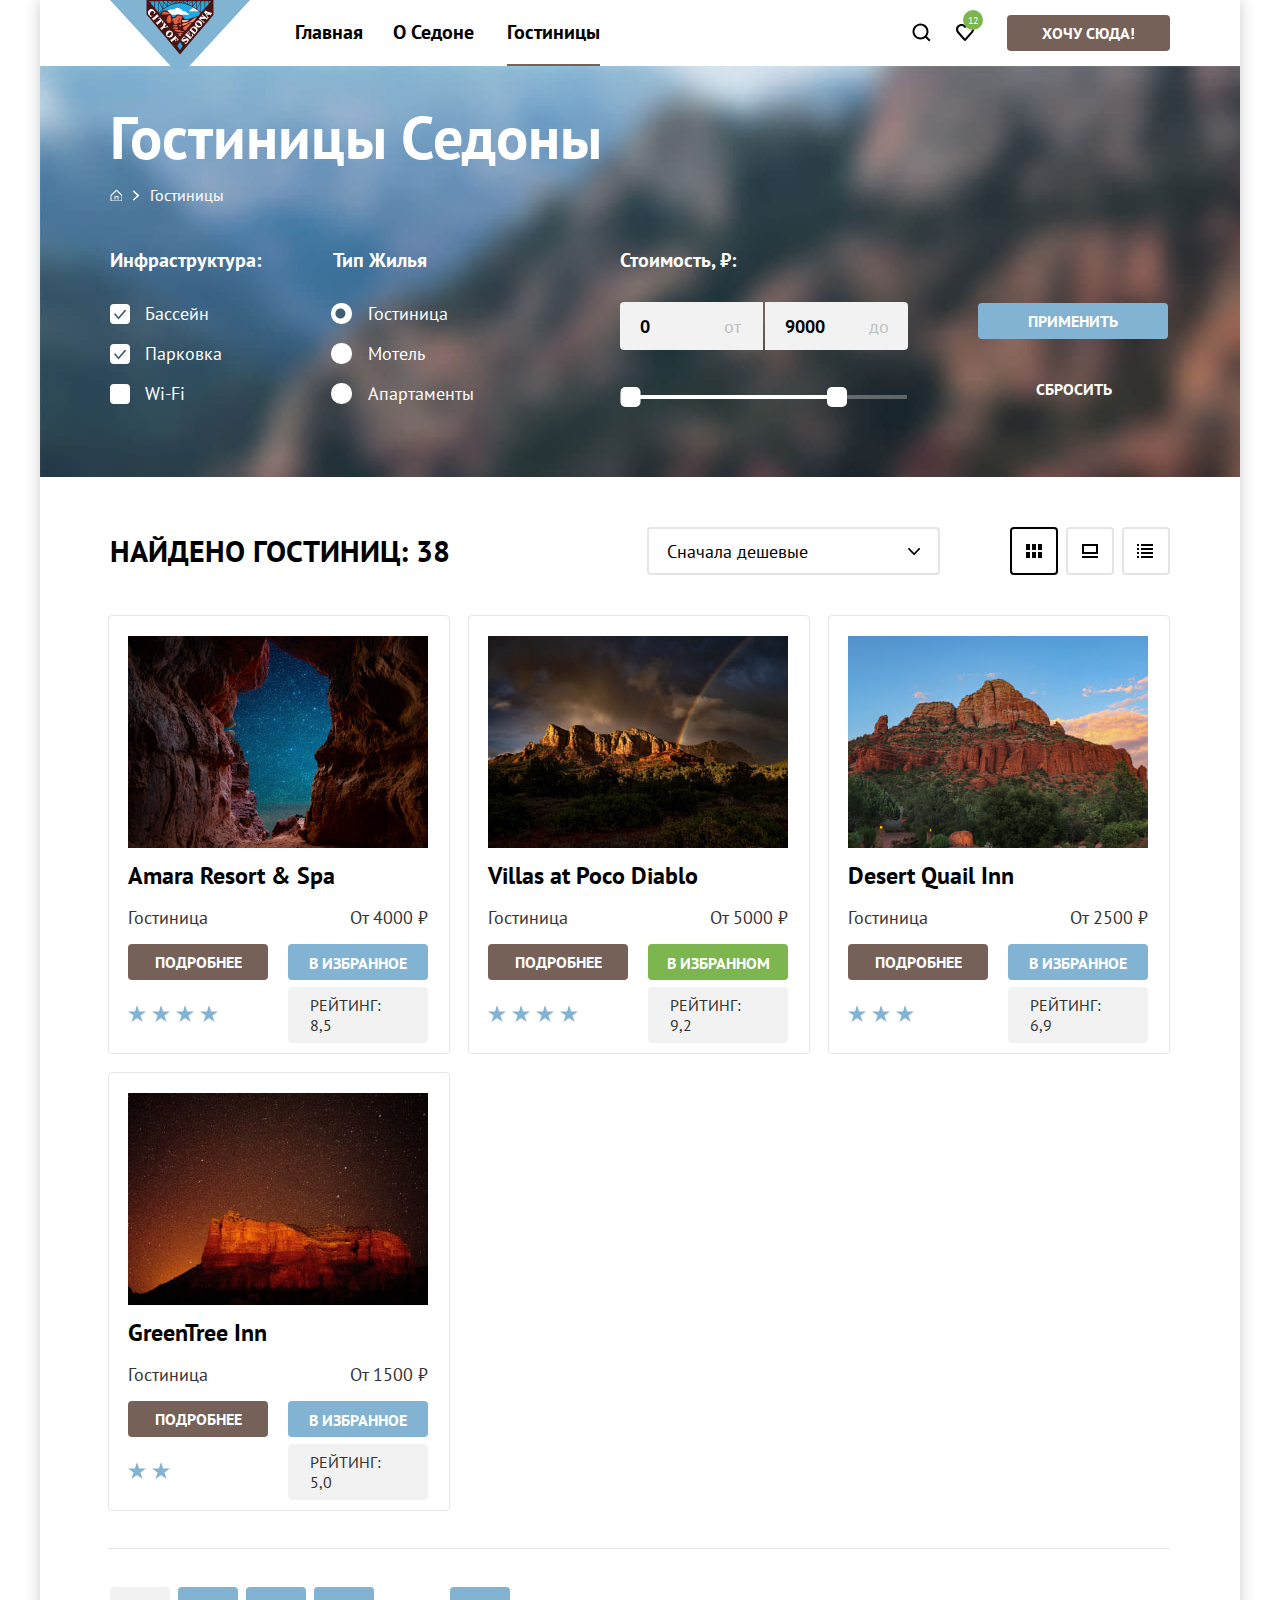
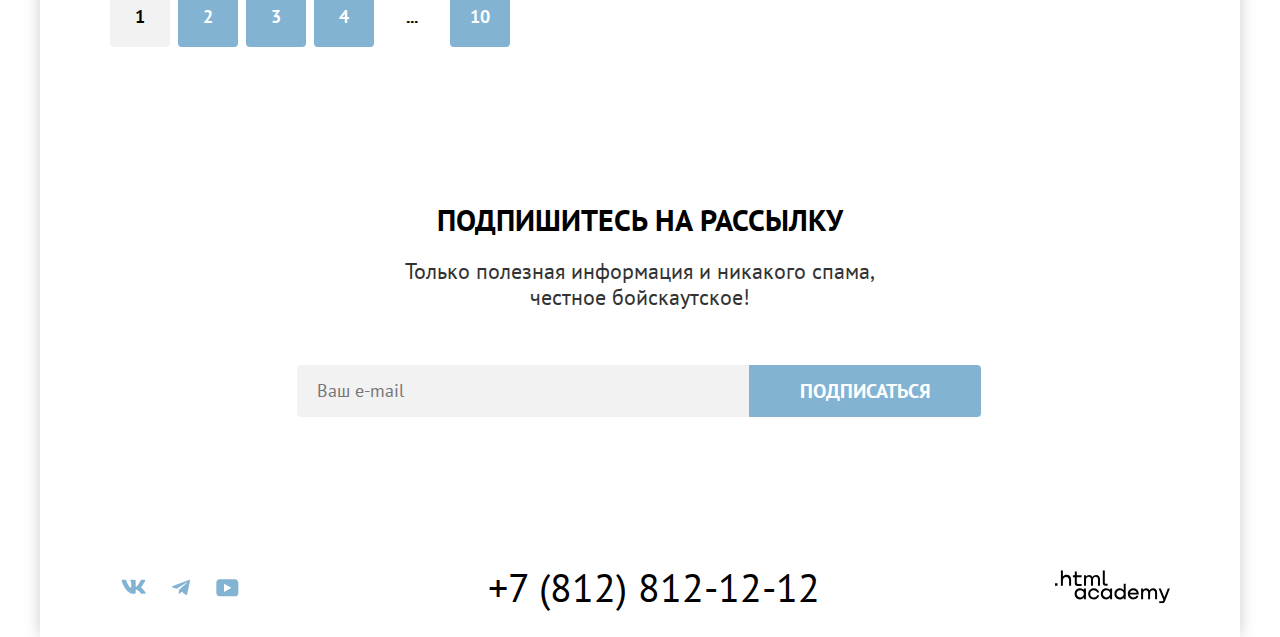
==== commit b3995edb: "починила работу чекбоксов и радио-кнопок" ====
--- a/catalog.html
+++ b/catalog.html
@@ -50,7 +50,8 @@
             <h1 class="h1-tag text-style-filter-heading">Гостиницы Седоны</h1>
             <div class="breadcrumbs-wrapper">
               <a href="index.html" class="anchor-link breadcrumbs-home-button">
-                <span class="visually-hidden">Перейти на Главную.</span></a>
+                <span class="visually-hidden">Перейти на Главную.</span>
+              </a>
               <span class="breadcrumbs-page">Гостиницы</span>
             </div>
             <h2 class="h2-tag visually-hidden">Параметры поиска гостиниц</h2>
@@ -60,16 +61,19 @@
                   <legend class="legend text-style-filter-title">Инфраструктура:</legend>
                   <ul class="unordered-list">
                     <li>
-                      <label tabindex="0" class="text-style-filter-lable checkbox checked"><input tabindex="-1"
-                          class="visually-hidden" type="checkbox" checked name="water_pool">Бассейн</label>
-                    </li>
-                    <li>
-                      <label tabindex="0" class="text-style-filter-lable checkbox checked"><input tabindex="-1"
-                          class="visually-hidden" type="checkbox" checked name="parking">Парковка</label>
-                    </li>
-                    <li>
-                      <label tabindex="0" class="text-style-filter-lable checkbox"><input tabindex="-1"
-                          class="visually-hidden" type="checkbox" name="wi_fi">Wi-Fi</label>
+                      <input tabindex="-1" class="visually-hidden" type="checkbox" checked name="water_pool"
+                        id="water_pool">
+                      <label for="water_pool" tabindex="0"
+                        class="text-style-filter-lable checkbox checked">Бассейн</label>
+                    </li>
+                    <li>
+                      <input tabindex="-1" class="visually-hidden" type="checkbox" checked name="parking" id="parking">
+                      <label for="parking" tabindex="0"
+                        class="text-style-filter-lable checkbox checked">Парковка</label>
+                    </li>
+                    <li>
+                      <input tabindex="-1" class="visually-hidden" type="checkbox" name="wi_fi" id="wi_fi">
+                      <label for="wi_fi" tabindex="0" class="text-style-filter-lable checkbox">Wi-Fi</label>
                     </li>
                   </ul>
                 </fieldset>
@@ -78,17 +82,19 @@
                   <legend class="legend text-style-filter-title">Тип Жилья</legend>
                   <ul class="unordered-list">
                     <li>
-                      <label tabindex="0" class="text-style-filter-lable radio checked"><input tabindex="-1"
-                          class="visually-hidden" type="radio" name="housing_type" value="hotel"
-                          checked>Гостиница</label>
-                    </li>
-                    <li>
-                      <label tabindex="0" class="text-style-filter-lable radio"><input tabindex="-1"
-                          class="visually-hidden" type="radio" name="housing_type" value="motel">Мотель</label>
-                    </li>
-                    <li>
-                      <label tabindex="0" class="text-style-filter-lable radio"><input tabindex="-1"
-                          class="visually-hidden" type="radio" name="housing_type" value="apartment">Апартаменты</label>
+                      <input tabindex="-1" class="visually-hidden" type="radio" name="housing_type" id="hotel"
+                        value="hotel" checked>
+                      <label tabindex="0" for="hotel" class="text-style-filter-lable radio">Гостиница</label>
+                    </li>
+                    <li>
+                      <input tabindex="-1" class="visually-hidden" type="radio" name="housing_type" id="motel"
+                        value="motel">
+                      <label tabindex="0" for="motel" class="text-style-filter-lable radio">Мотель</label>
+                    </li>
+                    <li>
+                      <input tabindex="-1" class="visually-hidden" type="radio" name="housing_type" id="apartment"
+                        value="apartment">
+                      <label tabindex="0" for="apartment" class="text-style-filter-lable radio">Апартаменты</label>
                     </li>
                   </ul>
                 </fieldset>
@@ -107,7 +113,8 @@
                     </label>
                   </p>
 
-                  <div tabindex="0" class="price-slider"><span class="visually-hidden">Ползунок стоимости</span></div>
+                  <div tabindex="0" class="price-slider"><span class="visually-hidden">Ползунок стоимости</span>
+                  </div>
                 </fieldset>
 
                 <div class="filter-buttons-wrapper">
--- a/styles/styles.css
+++ b/styles/styles.css
@@ -65,6 +65,10 @@
   list-style-type: none;
 }
 
+.unordered-list label {
+  user-select: none;
+}
+
 .anchor-link {
   text-decoration: none;
 }
@@ -188,6 +192,10 @@
   padding: 0 15px;
 }
 
+.header-navigation li:last-of-type {
+  margin-left: 3px;
+}
+
 .header-navigation a {
   font-size: 20px;
   font-weight: 700;
@@ -226,7 +234,7 @@
 }
 
 .search-button {
-  background: url('../images/icons/search.svg') no-repeat 50% 50%;
+  background: url('../images/icons/search.svg') no-repeat 17px 50%;
 }
 
 .favotites-button {
@@ -273,10 +281,16 @@
 
 .action-button.big-button {
   padding: 16px 50px;
-  margin-top: 30px;
+  margin-top: 35px;
   margin-bottom: 5px;
   font-size: 20px;
   display: inline-block;
+}
+
+.modal-window-content-wrapper .action-button.big {
+  font-family: "PT Sans", sans-serif;
+  font-size: 20px;
+  line-height: 24px;
 }
 
 /* Blue buttons color-styles */
@@ -383,21 +397,21 @@
 .footer-button {
   display: inline-block;
   border: none;
-  width: 45px;
+  width: 47px;
   height: 35px;
   cursor: pointer;
 }
 
 .footer-button.vk {
-  background: url("../images/icons/vk.svg") no-repeat 10px 10px;
+  background: url("../images/icons/vk.svg") no-repeat 50% 12px;
 }
 
 .footer-button.telegram {
-  background: url("../images/icons/telegram.svg") no-repeat 10px 10px;
+  background: url("../images/icons/telegram.svg") no-repeat 50% 12px;
 }
 
 .footer-button.youtube {
-  background: url("../images/icons/youtube.svg") no-repeat 10px 10px;
+  background: url("../images/icons/youtube.svg") no-repeat 50% 12px;
 }
 
 .address {
@@ -417,8 +431,8 @@
 
 .html-academy-logo {
   width: 115px;
-  height: 33px;
-  background: url("../images/logo_htmlacademy.svg") no-repeat;
+  height: 40px;
+  background: url("../images/logo_htmlacademy.svg") no-repeat 0 3px;
   display: block;
 }
 
@@ -461,22 +475,30 @@
   text-align: center;
   width: 700px;
   margin: 0 auto;
-  padding: 70px 0;
+  padding: 66px 0 72px 0
 }
 
 .simple-text-block.big-space {
-  padding: 95px 0 85px 0;
+  padding: 95px 0 90px 0;
 }
 
 .simple-text-block.big-space-bottom {
-  padding: 95px 0 100px 0;
+  padding: 95px 0 105px 0;
 }
 
 .simple-text-block.min-space {
-  padding: 70px 0 30px 0;
+  padding: 65px 0 42px 0;
+}
+
+.min-space p.text-style-heading {
+  margin-bottom: 21px;
 }
 
 .simple-text-block .text-style-heading {
+  margin-bottom: 20px;
+}
+
+.simple-text-block .text-style-heading.big-space {
   margin-bottom: 25px;
 }
 
@@ -556,7 +578,7 @@
   display: inline-block;
   width: 75px;
   height: 75px;
-  margin-bottom: 30px;
+  margin-bottom: 23px;
 }
 
 .advantages-icon.house::before {
@@ -622,17 +644,15 @@
 /* filters */
 .filter-block {
   background: #333333 url("../images/landscapes/mountains_filters-block.jpg") no-repeat;
+  background-size: cover;
   width: 100%;
-  height: 412px;
 }
 
 .filter-block-content-wrapper {
-  padding: 70px;
-  padding-top: 35px;
+  padding: 32px 70px 55px 70px;
 }
 
 .breadcrumbs-wrapper {
-  padding-left: 3px;
   margin-bottom: 30px;
 }
 
@@ -650,23 +670,25 @@
   line-height: 21px;
   color: #FFFFFF;
   cursor: pointer;
+  text-decoration: none;
 }
 
 .breadcrumbs-page::before {
   content: '';
   display: inline-block;
-  background: url("../images/icons/breadcrumbs_arrow.svg") no-repeat;
+  background: url("../images/icons/breadcrumbs_arrow.svg") no-repeat 0 1px;
   width: 8px;
   height: 12px;
-  margin: 0 10px 0 7px;
+  margin: 0 10px 0 5px;
 }
 
 .filters-form-wrapper {
   display: flex;
+  padding-top: 12px;
 }
 
 .filters-form-wrapper label {
-  height: 28px;
+  height: 23px;
   cursor: pointer;
 }
 
@@ -685,7 +707,7 @@
 }
 
 .legend {
-  margin-bottom: 32px;
+  margin: 32px 0 30px -2px;
 }
 
 .text-style-filter-lable {
@@ -705,7 +727,7 @@
   background: #FFFFFF;
 }
 
-.checked.checkbox::before {
+input[type="checkbox"]:checked + .checkbox::before {
   background: #FFFFFF url("../images/icons/check.svg") no-repeat 4px 5px;
 }
 
@@ -732,15 +754,16 @@
   position: absolute;
   content: "";
   display: inline-block;
-  margin: 2px 0 0 -35px;
+  margin: 1px 0 0 -37px;
   width: 21px;
   height: 21px;
   border-radius: 10px;
   background: #FFFFFF;
 }
 
-.checked.radio::before {
-  background: #FFFFFF url("../images/icons/circle.svg") no-repeat 5px 5px;
+
+input[type="radio"]:checked + .radio::before {
+  background: #FFFFFF url("../images/icons/circle.svg") no-repeat 4px 5px;
 }
 
 .price-filter {
@@ -788,7 +811,7 @@
   line-height: 24px;
   color: #BEBEBE;
   position: absolute;
-  margin: 12px 0 0 -32px;
+  margin: 13px 0 0 -39px;
 }
 
 .filter-buttons-wrapper {
@@ -800,7 +823,7 @@
 }
 
 .filter-buttons-wrapper button[type="button"] {
-  margin-left: 5px;
+  margin-left: 8px;
 }
 
 .filter-buttons-wrapper button[type="submit"] {
@@ -810,7 +833,7 @@
 .price-slider {
   width: 287px;
   height: 20px;
-  margin-top: 57px;
+  margin-top: 62px;
   background: url("../images/range_slider.svg") no-repeat;
 }
 
@@ -823,7 +846,8 @@
 .search-result-header {
   position: relative;
   display: flex;
-  margin-bottom: 35px;
+  margin-bottom: 40px;
+  align-items: center;
 }
 
 .sort-type-select-wrapper {
@@ -831,11 +855,11 @@
 }
 
 .search-result-header select {
-  width: 290px;
-  height: 50px;
+  width: 293px;
+  height: 48px;
   border: 2px solid #E5E5E5;
   border-radius: 4px;
-  padding-left: 20px;
+  padding-left: 18px;
   background: transparent;
 
   font-family: "PT Sans", sans-serif;
@@ -862,7 +886,7 @@
 .sort-type-select-wrapper::after {
   position: absolute;
   content: "";
-  margin: 20px 0 0 -35px;
+  margin: 20px 0 0 -32px;
   width: 12px;
   height: 8px;
   background: url("../images/icons/arrow_down.svg") no-repeat;
@@ -905,10 +929,10 @@
 
 .hotels-block {
   display: grid;
-  grid-template-columns: repeat(3, 340px);
-  gap: 20px;
-  margin-bottom: 40px;
-  padding-bottom: 45px;
+  grid-template-columns: repeat(3, 342px);
+  gap: 18px;
+  margin: 0 0 38px -2px;
+  padding-bottom: 37px;
   border-bottom: 1px solid #E6E6E6;
 }
 
@@ -918,8 +942,8 @@
   justify-content: space-between;
   align-items: center;
 
-  padding: 20px;
-  width: 340px;
+  padding: 20px 20px 18px 18px;
+  width: 342px;
   box-sizing: border-box;
   border: 1px solid #E6E6E6;
   border-radius: 4px;
@@ -931,14 +955,15 @@
 
 .hotel-item h3 {
   text-transform: none;
-  margin-bottom: 16px;
+  margin-bottom: 17px;
 }
 
 .hotel-item-info-wrapper {
   display: grid;
   grid-template-columns: 140px 140px;
-  grid-template-rows: 20px 36px 36px;
-  gap: 16px;
+  grid-template-rows: 20px 36px 38px;
+  column-gap: 20px;
+  row-gap: 17px;
   margin-top: auto;
 }
 
@@ -947,8 +972,7 @@
 }
 
 .rating-caption {
-  margin-left: auto;
-  margin-right: auto;
+  margin: -2px auto 0 auto;
   align-self: center;
   font-size: 16px;
   line-height: 20px;
@@ -959,7 +983,7 @@
 }
 
 .stars {
-  height: 25px;
+  height: 22px;
   align-self: center;
 }
 
@@ -985,6 +1009,7 @@
   height: 60px;
   margin-right: 8px;
   padding: 0;
+  font-size: 18px;
 }
 
 .stars-5 {
@@ -1020,11 +1045,9 @@
 
 .modal-window {
   position: fixed;
-  left: 21.95%;
-  right: 22.03%;
-  top: 11.17%;
   width: 577px;
-
+  top: calc(50% - 576px/2);
+  left: calc(50% - 688px/2);
   padding: 64px 70px;
 
   background: #FFFFFF;
@@ -1033,12 +1056,13 @@
 }
 
 .modal-window-close-button {
-  width: 14px;
-  height: 14px;
-  background: url("../images/icons/close_button.svg") no-repeat;
+  width: 52px;
+  height: 52px;
+  background: #F2F2F2 url("../images/icons/close_button.svg") no-repeat 50% 50%;
+  border-radius: 26px;
   position: absolute;
-  top: 85px;
-  left: 633px;
+  top: 67px;
+  left: 614px;
   cursor: pointer;
 }
 
@@ -1046,52 +1070,45 @@
   display: grid;
   width: 100%;
   grid-template-columns: 137px 440px;
-  grid-template-rows: 58px 48px 48px 48px 60px;
-  row-gap: 42px;
+  grid-template-rows: 48px 48px 48px 60px;
+  row-gap: 48px;
+}
+
+.modal-window-header-wrapper {
+  width: 535px;
+  height: 100px;
+  white-space: nowrap;
+  overflow: hidden;
 }
 
 .modal-window-input-caption {
   align-self: center;
 }
 
-.modal-window-content-wrapper h2,
 .modal-window-content-wrapper button {
   grid-column: span 2;
 }
 
-.modal-window-content-wrapper input {
-  height: 48px;
-  padding-left: 20px;
-
-  background: #F2F2F2;
-  border: none;
-  border-radius: 4px;
-
-  font-family: "PT Sans", sans-serif;
-  font-weight: 700;
-  font-size: 18px;
-  line-height: 24px;
-}
-
-.modal-window-content-wrapper input:focus {
+.modal-window-content-wrapper .date-input:focus {
   outline: 3px solid #83B3D3;
 }
 
-.modal-window-content-wrapper input::before {
+.modal-window-content-wrapper .date-input::before {
   position: absolute;
   content: "";
-  margin-left: 383px;
+  margin: 16px 0 0 402px;
   width: 16px;
   height: 15px;
   background: url("../images/icons/calendar.svg") no-repeat;
   opacity: 0.3;
   cursor: pointer;
-}
-
-.modal-window-content-wrapper input.error::after {
-  content: "Мы не можем отправить вас в прошлое.";
+  z-index: 100;
+}
+
+.date-input .error {
   position: absolute;
-  margin-top: 65px;
+  display: block;
+  margin: 3px 0 0 20px;
 
   font-family: "PT Sans", sans-serif;
   color: #FF5757;
@@ -1100,10 +1117,10 @@
   font-weight: 400;
 }
 
-.modal-window-content-wrapper input.info::after {
-  content: "На эти даты есть свободные номера. Пока есть.";
+.date-input .info {
   position: absolute;
-  margin-top: 65px;
+  display: block;
+  margin-left: 20px;
 
   font-family: "PT Sans", sans-serif;
   font-size: 16px;
@@ -1115,8 +1132,8 @@
 .modal-window-person-count-wrapper {
   grid-column: span 2;
   display: grid;
-  grid-template-columns: 245px 245px;
-  gap: 90px;
+  grid-template-columns: 248px 242px;
+  gap: 87px;
   align-items: center;
   justify-content: space-between;
 }
@@ -1124,12 +1141,37 @@
 .person-count-button {
   width: 40px;
   height: 48px;
+  border: none;
   cursor: pointer;
 }
 
-.person-count {
-  margin-left: 10px;
-  margin-right: 10px;
+input.person-count-input {
+  width: 12px;
+  height: 30px;
+  padding: 10px;
+
+  background: #F2F2F2;
+  border: none;
+
+  font-family: "PT Sans", sans-serif;
+  font-weight: 700;
+  font-size: 18px;
+  line-height: 24px;
+}
+
+.modal-window-content-wrapper .date-input input {
+  width: 415px;
+  height: 50px;
+  padding-left: 20px;
+
+  background: #F2F2F2;
+  border: none;
+  border-radius: 4px;
+
+  font-family: "PT Sans", sans-serif;
+  font-weight: 700;
+  font-size: 18px;
+  line-height: 24px;
 }
 
 .person-count-button:hover {
@@ -1145,21 +1187,47 @@
   background: url("../images/icons/plus.svg") 8px 13px no-repeat;
 }
 
-.modal-window-input-caption.children::after {
+.modal-window-input-caption.children-info {
+  margin-left: -34px;
+
+  width: 26px;
+  height: 26px;
+  border-radius: 14px;
+  background: #83B3D3 url("../images/icons/info.svg") 12px 7px no-repeat;
+  cursor: pointer;
+}
+
+.children-info:hover::before {
   content: "";
   position: absolute;
-  margin: 3px 0 0 10px;
-
-  width: 20px;
-  height: 20px;
+  margin: 33px 0 0 3px;
+  width: 19px;
+  height: 9px;
+  background: url("../images/icons/triangle.svg") no-repeat;
+}
+
+.children-info:hover::after {
+  content: "Укажите количество детей, которые будут с вами, возраст которых от 6 до 18 лет. Дети до 6 лет размещаются бесплатно.";
+  position: absolute;
+  background: #333333;
+  width: 218px;
+  margin: 42px 0 0 -109px;
+
   border-radius: 10px;
-  background: #83B3D3 url("../images/icons/info.svg") 9px 4px no-repeat;
-  cursor: pointer;
+  padding: 15px 18px 18px 22px;
+
+  color: #FFFFFF;
+  font-family: "PT Sans", sans-serif;
+  font-size: 16px;
+  font-weight: 400;
+  line-height: 20px;
 }
 
 .count-input-wrapper {
   display: flex;
   align-items: center;
+  background-color: #F2F2F2;
+  border-radius: 4px;
 }
 
 .count-control-wrapper {
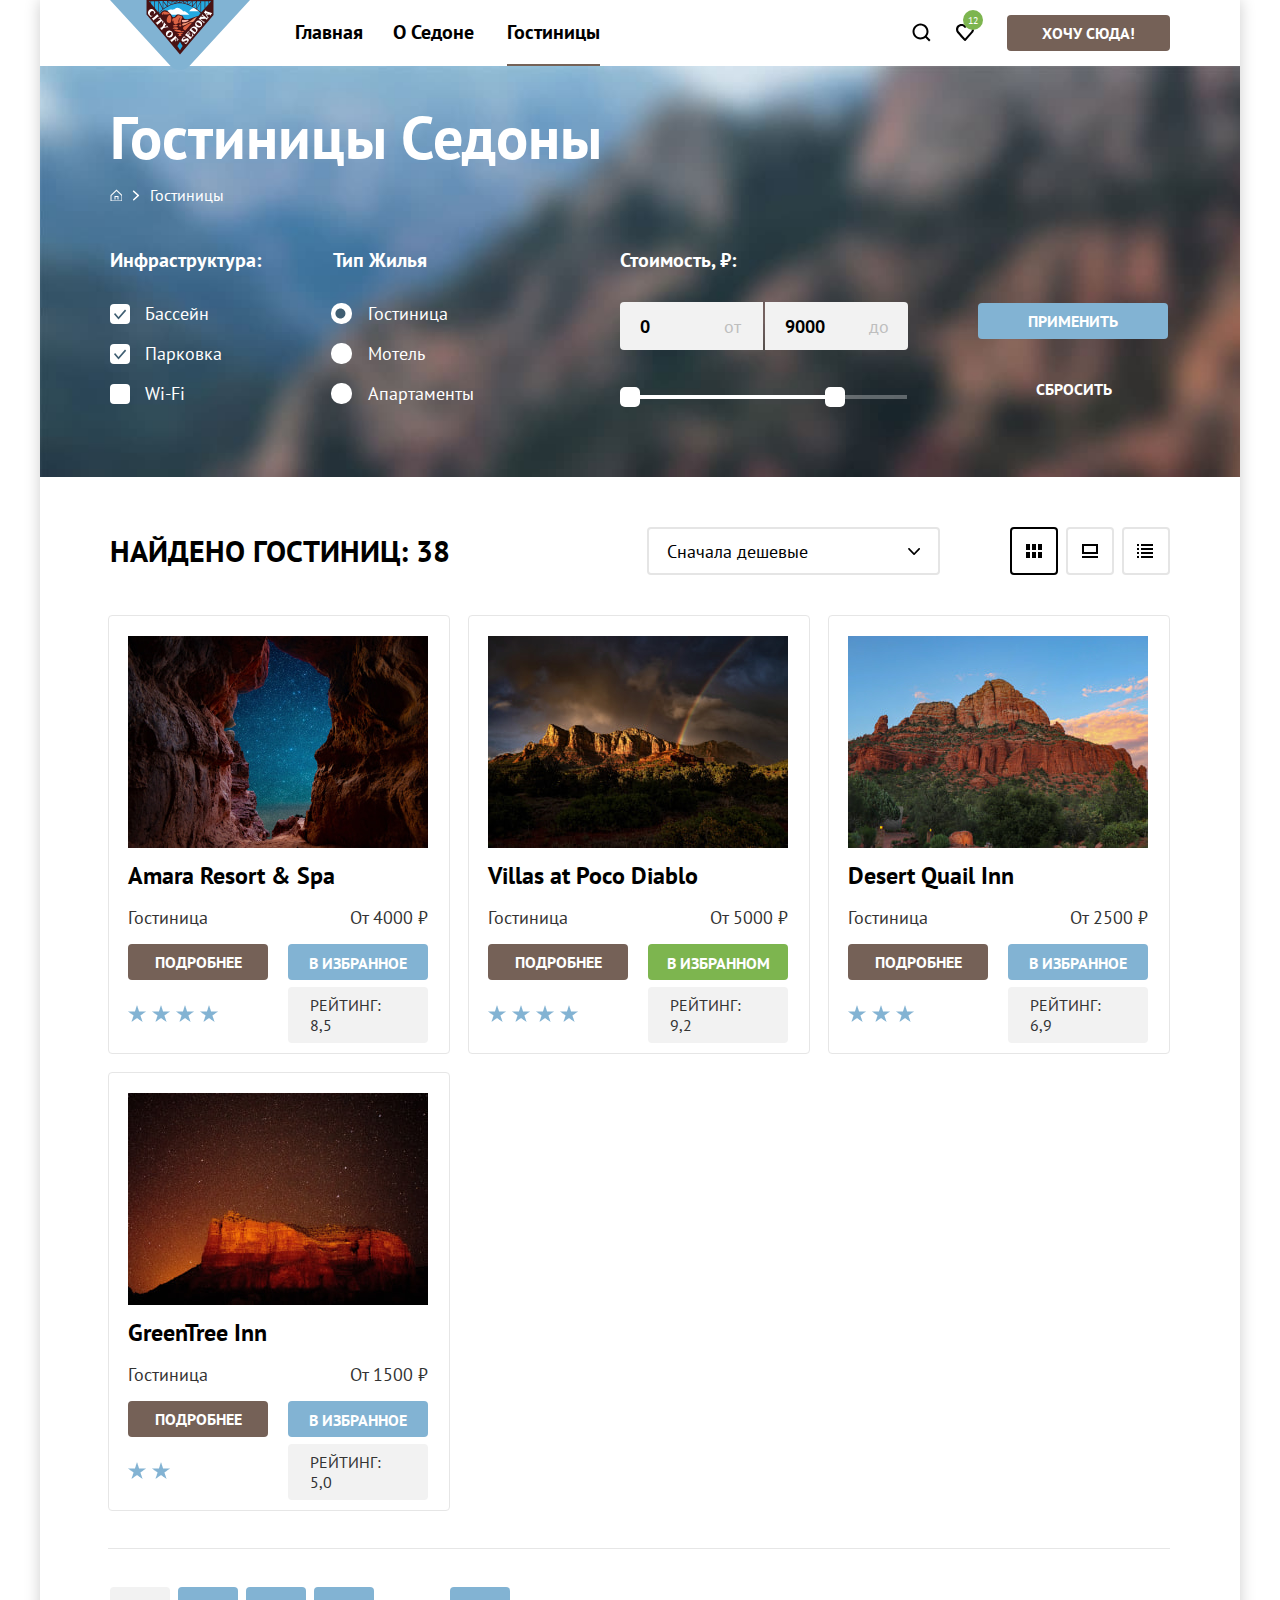
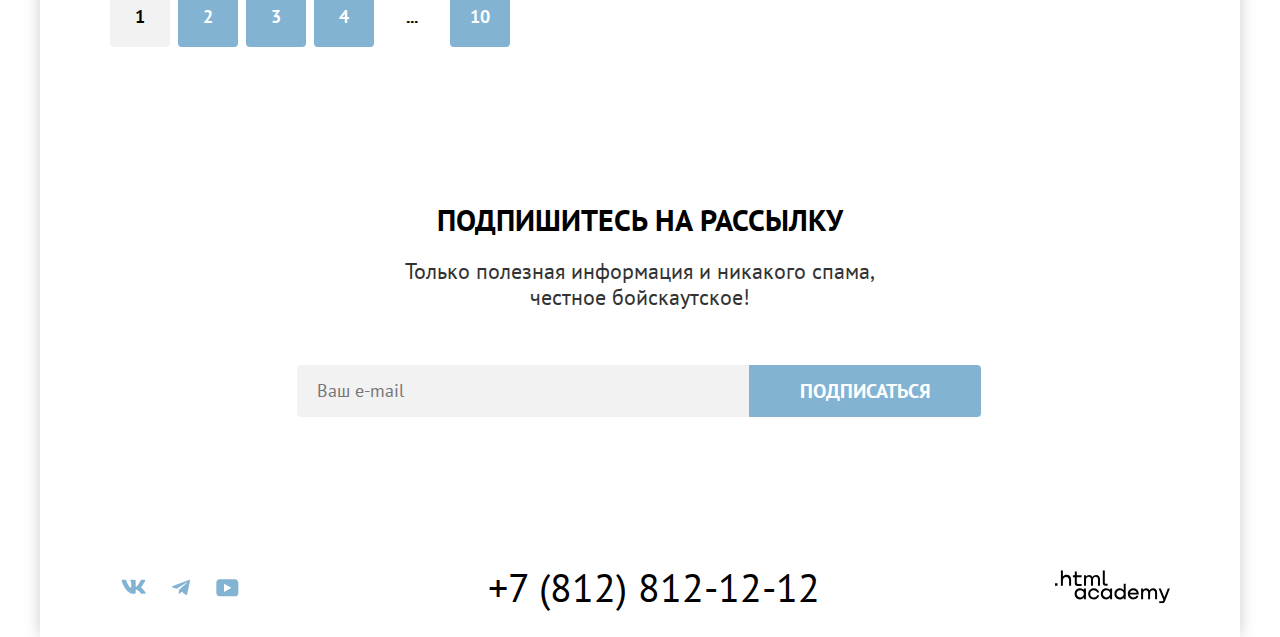
==== commit a5dccf11: "правильная разметка для range" ====
--- a/catalog.html
+++ b/catalog.html
@@ -113,7 +113,12 @@
                     </label>
                   </p>
 
-                  <div tabindex="0" class="price-slider"><span class="visually-hidden">Ползунок стоимости</span>
+                  <div class="price-slider">
+                    <span class="visually-hidden">Ползунок стоимости.</span>
+                    <span class="progress-line"></span>
+                    <span class="progress-line-active"></span>
+                    <button tabindex="0" type="button" class="button-tag range-from-button"></button>
+                    <button tabindex="0" type="button" class="button-tag range-to-button"></button>
                   </div>
                 </fieldset>
 
--- a/styles/styles.css
+++ b/styles/styles.css
@@ -67,6 +67,7 @@
 
 .unordered-list label {
   user-select: none;
+  cursor: pointer;
 }
 
 .anchor-link {
@@ -834,7 +835,37 @@
   width: 287px;
   height: 20px;
   margin-top: 62px;
-  background: url("../images/range_slider.svg") no-repeat;
+}
+
+.price-slider .progress-line,
+.price-slider .progress-line-active {
+  position: absolute;
+  height: 4px;
+  display: inline-block;
+  margin-top: 8px;
+}
+
+.price-slider .progress-line {
+  background-color: rgba(255, 255, 255, 0.3);
+  width: 287px;
+}
+
+.price-slider .progress-line-active {
+  background-color: #FFFFFF;
+  width: 220px;
+}
+
+.range-from-button,
+.range-to-button {
+  width: 20px;
+  height: 20px;
+  border-radius: 5px;
+  border: none;
+  background-color: #FFFFFF;
+}
+
+.range-to-button {
+  margin-left: 180px;
 }
 
 /* hotels */
@@ -1197,7 +1228,8 @@
   cursor: pointer;
 }
 
-.children-info:hover::before {
+.children-info:hover::before,
+.children-info:focus::before {
   content: "";
   position: absolute;
   margin: 33px 0 0 3px;
@@ -1206,7 +1238,8 @@
   background: url("../images/icons/triangle.svg") no-repeat;
 }
 
-.children-info:hover::after {
+.children-info:hover::after,
+.children-info:focus::after {
   content: "Укажите количество детей, которые будут с вами, возраст которых от 6 до 18 лет. Дети до 6 лет размещаются бесплатно.";
   position: absolute;
   background: #333333;
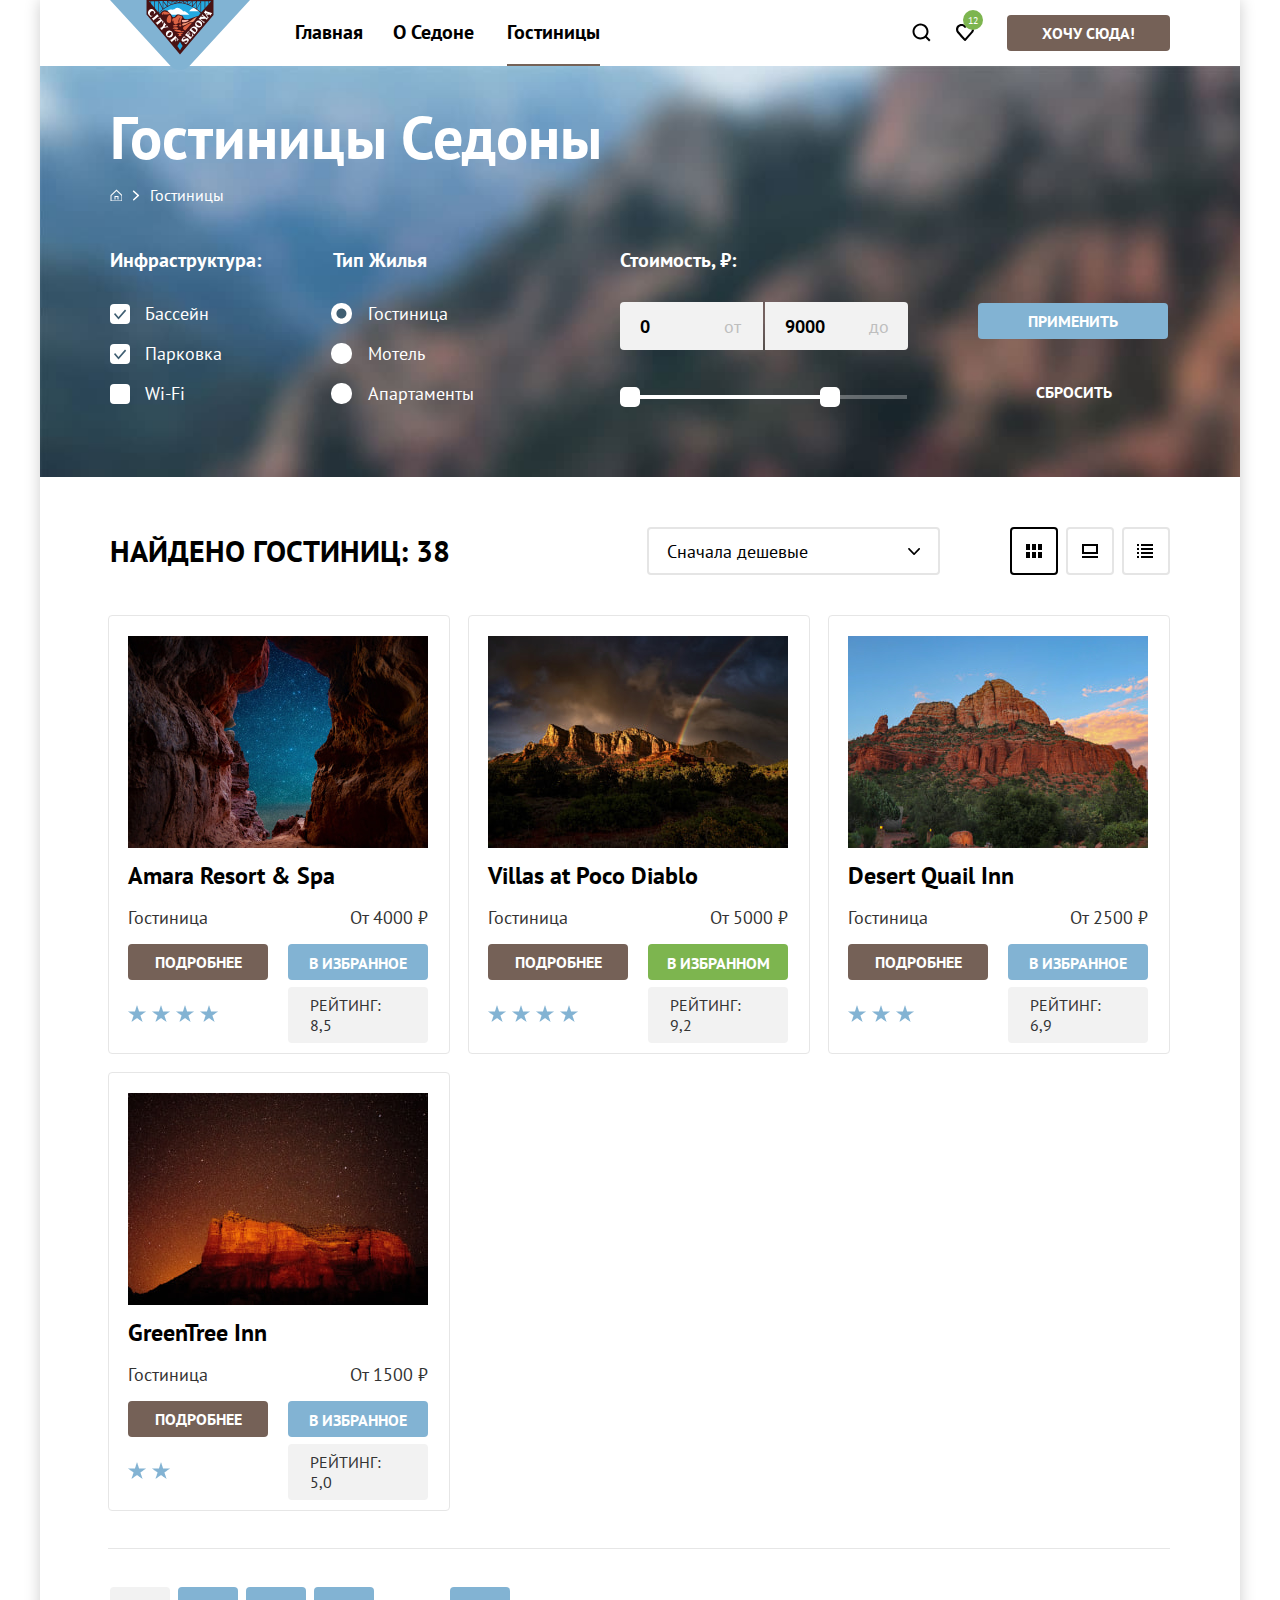
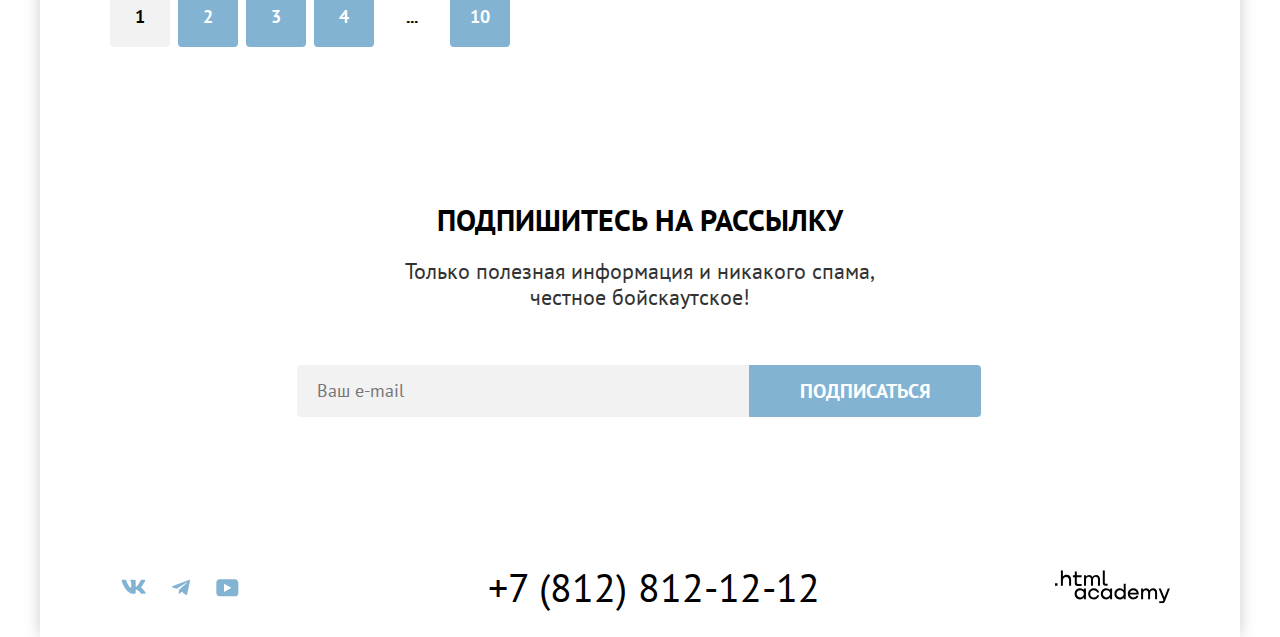
==== commit ba63f50b: "состояние для хлебных крошек" ====
--- a/catalog.html
+++ b/catalog.html
@@ -49,10 +49,10 @@
           <div class="filter-block-content-wrapper">
             <h1 class="h1-tag text-style-filter-heading">Гостиницы Седоны</h1>
             <div class="breadcrumbs-wrapper">
-              <a href="index.html" class="anchor-link breadcrumbs-home-button">
+              <a tabindex="0" href="index.html" class="anchor-link breadcrumbs-home-button">
                 <span class="visually-hidden">Перейти на Главную.</span>
               </a>
-              <span class="breadcrumbs-page">Гостиницы</span>
+              <span tabindex="-1" class="breadcrumbs-page">Гостиницы</span>
             </div>
             <h2 class="h2-tag visually-hidden">Параметры поиска гостиниц</h2>
             <form class="filters-form-wrapper" action="https://echo.htmlacademy.ru/" method="post">
@@ -104,11 +104,11 @@
                   <legend class="legend text-style-filter-title">Стоимость, ₽:</legend>
                   <p class="paragraph">
                     <label>
-                      <input class="filter-price-input from" type="number" name="price_from" value="0">
+                      <input class="filter-price-input from" type="number" name="price_from" placeholder="0">
                       <span class="filter-price-caption">от</span>
                     </label>
                     <label>
-                      <input class="filter-price-input to" type="number" name="price_to" value="9000">
+                      <input class="filter-price-input to" type="number" name="price_to" value="9000" placeholder="0">
                       <span class="filter-price-caption">до</span>
                     </label>
                   </p>
--- a/styles/styles.css
+++ b/styles/styles.css
@@ -76,6 +76,7 @@
 
 .button-tag {
   padding: 0;
+  outline: none;
 }
 
 .h1-tag,
@@ -304,10 +305,13 @@
   background-color: #68A2CA;
 }
 
-.subscription-button:active,
-.action-button.blue:active,
 .subscription-button:focus,
 .action-button.blue:focus {
+  background-color: #68A2CA;
+}
+
+.subscription-button:active,
+.action-button.blue:active {
   color: rgba(255, 255, 255, 0.3);
   background-color: #68A2CA;
 }
@@ -322,9 +326,13 @@
   background-color: #756157;
 }
 
-.action-button.brown:hover,
+.action-button.brown:hover {
+  background-color: #615048;
+}
+
 .action-button.brown:focus {
   background-color: #615048;
+  outline: none;
 }
 
 .action-button.brown:active {
@@ -341,9 +349,13 @@
   background-color: #7DB54F;
 }
 
-.action-button.green:hover,
+.action-button.green:hover {
+  background-color: #6C9E42;
+}
+
 .action-button.green:focus {
   background-color: #6C9E42;
+  outline: none;
 }
 
 .action-button.green:active {
@@ -365,9 +377,13 @@
   background-color: transparent;
 }
 
+.action-button.transparent:hover {
+  color: rgba(255, 255, 255, 0.6);
+}
+
 .action-button.transparent:focus,
 .action-button.light-gray:focus {
-  outline: 3px solid #83B3D3;
+  border: 3px solid #83B3D3;
 }
 
 .action-button.transparent:active,
@@ -663,6 +679,12 @@
   width: 12px;
   height: 12px;
   cursor: pointer;
+}
+
+.breadcrumbs-home-button:focus,
+.breadcrumbs-page:focus {
+  outline: none;
+  opacity: 1;
 }
 
 .breadcrumbs-page {
@@ -736,17 +758,29 @@
 .radio:hover,
 .footer-button:hover,
 .html-academy-logo:hover,
-.breadcrumbs-page:not(:last-of-type):hover,
+.breadcrumbs-page:hover:not(:last-child),
 .breadcrumbs-home-button:hover {
   color: #FFFFFF;
   opacity: 0.7;
 }
 
+.checkbox:active,
+.radio:active,
+.breadcrumbs-home-button:active {
+  opacity: 0.3;
+}
+
+.filters-form-wrapper label:focus-visible {
+  outline: none;
+}
+
+.filters-form-wrapper label:focus-visible::before {
+  outline: 3px solid #83B3D3;
+}
+
 .footer-phone:hover,
 .header-icon-button:hover,
-.header-button:hover,
-.person-count-button:hover,
-.modal-window-close-button:hover {
+.header-button:hover {
   color: #000000;
   opacity: 0.7;
 }
@@ -764,7 +798,7 @@
 
 
 input[type="radio"]:checked + .radio::before {
-  background: #FFFFFF url("../images/icons/circle.svg") no-repeat 4px 5px;
+  background: #FFFFFF url("../images/icons/circle.svg") no-repeat 5px 5px;
 }
 
 .price-filter {
@@ -791,20 +825,39 @@
   border: none;
 }
 
+.filter-price-input::placeholder {
+  color: #000000;
+  opacity: 1;
+}
+
+.filter-price-input:focus {
+  outline: 3px solid #68A2CA;
+  background-color: #E6E6E6;
+}
+
+.filter-price-input:hover {
+  outline: 3px solid #68A2CA;
+  background-color: #E6E6E6;
+}
+
+.filter-price-input:focus-visible:not(:placeholder-shown) {
+  background-color: #E6E6E6;
+  border: 2px solid #000000;
+  outline: none;
+
+  box-sizing: border-box;
+  width: 143px;
+  height: 52px;
+  margin-top: -2px;
+}
+
 .filter-price-input.to {
   margin-left: 2px;
-}
-
-.filter-price-input:focus {
-  outline: 3px solid #68A2CA;
+  border-radius: 0 4px 4px 0;
 }
 
 .filter-price-input.from {
   border-radius: 4px 0 0 4px;
-}
-
-.filter-price-input.to {
-  border-radius: 0 4px 4px 0;
 }
 
 .filter-price-caption {
@@ -824,7 +877,9 @@
 }
 
 .filter-buttons-wrapper button[type="button"] {
-  margin-left: 8px;
+  margin-left: 0;
+  border: 3px solid transparent;
+  width: 100%;
 }
 
 .filter-buttons-wrapper button[type="submit"] {
@@ -835,6 +890,7 @@
   width: 287px;
   height: 20px;
   margin-top: 62px;
+  display: flex;
 }
 
 .price-slider .progress-line,
@@ -862,10 +918,23 @@
   border-radius: 5px;
   border: none;
   background-color: #FFFFFF;
+  z-index: 1;
 }
 
 .range-to-button {
   margin-left: 180px;
+}
+
+.range-from-button:focus,
+.range-to-button:focus {
+  box-sizing: border-box;
+  outline: 3px solid #83B3D3;
+}
+
+.range-from-button:active,
+.range-to-button:active {
+  box-sizing: border-box;
+  outline: 2px solid #83B3D3;
 }
 
 /* hotels */
@@ -902,15 +971,12 @@
 
 .search-result-header select:hover,
 .search-result-header select:focus {
-  outline: 3px solid #68A2CA;
-}
-
-.search-result-header select:active {
-  outline: 3px solid #3F5E72;
+  border: 2px solid #68A2CA;
+  outline: none;
 }
 
 .search-result-header select:disabled {
-  outline: 3px solid rgba(0, 0, 0, 0.3);
+  border: 2px solid rgba(0, 0, 0, 0.3);
   color: rgba(0, 0, 0, 0.3);
 }
 
@@ -943,7 +1009,7 @@
 }
 
 .preview-format-icon:focus {
-  outline: 3px solid #83B3D3;
+  border: 3px solid #83B3D3;
 }
 
 .preview-format-icon.gallery {
@@ -1097,6 +1163,21 @@
   cursor: pointer;
 }
 
+.modal-window-close-button:hover {
+  background-color: #E6E6E6;
+}
+
+.modal-window-close-button:focus {
+  background-color: #E6E6E6;
+  outline: #83B3D3 3px solid;
+}
+
+.modal-window-close-button:active {
+  background-color: #E6E6E6;
+  opacity: 0.3;
+  outline: none;
+}
+
 .modal-window-content-wrapper {
   display: grid;
   width: 100%;
@@ -1116,7 +1197,7 @@
   align-self: center;
 }
 
-.modal-window-content-wrapper button {
+.modal-window-content-wrapper > button {
   grid-column: span 2;
 }
 
@@ -1170,8 +1251,9 @@
 }
 
 .person-count-button {
-  width: 40px;
-  height: 48px;
+  width: 20px;
+  height: 20px;
+  margin: 14px 10px;
   border: none;
   cursor: pointer;
 }
@@ -1190,6 +1272,10 @@
   line-height: 24px;
 }
 
+input.person-count-input:focus {
+  outline: none;
+}
+
 .modal-window-content-wrapper .date-input input {
   width: 415px;
   height: 50px;
@@ -1205,17 +1291,39 @@
   line-height: 24px;
 }
 
-.person-count-button:hover {
-  color: #000000;
-  opacity: 0.7;
-}
-
-.minus {
-  background: url("../images/icons/minus.svg") 11px 13px no-repeat;
-}
-
-.plus {
-  background: url("../images/icons/plus.svg") 8px 13px no-repeat;
+.modal-window-content-wrapper .date-input input:focus {
+  background-color: #E6E6E6;
+  outline: 3px solid #83B3D3;
+}
+
+.modal-window-content-wrapper .date-input input:focus-visible:not(:placeholder-shown) {
+  background-color: #E6E6E6;
+  border: 2px solid #000000;
+  outline: none;
+}
+
+.modal-window-content-wrapper .date-input input:placeholder-shown {
+  color: rgba(0, 0, 0, 0.6);
+}
+
+.minus:focus,
+.plus:focus {
+  outline: 3px solid #82B3D3;
+  border-radius: 4px;
+  fill: #000000;
+}
+
+.minus:hover,
+.plus:hover {
+  fill: #000000;
+}
+
+.minus,
+.minus:active,
+.plus,
+.plus:active {
+  fill: #756157;
+  outline: none;
 }
 
 .modal-window-input-caption.children-info {
@@ -1256,6 +1364,11 @@
   line-height: 20px;
 }
 
+.children-info:hover,
+.children-info:focus {
+  outline: none;
+}
+
 .count-input-wrapper {
   display: flex;
   align-items: center;
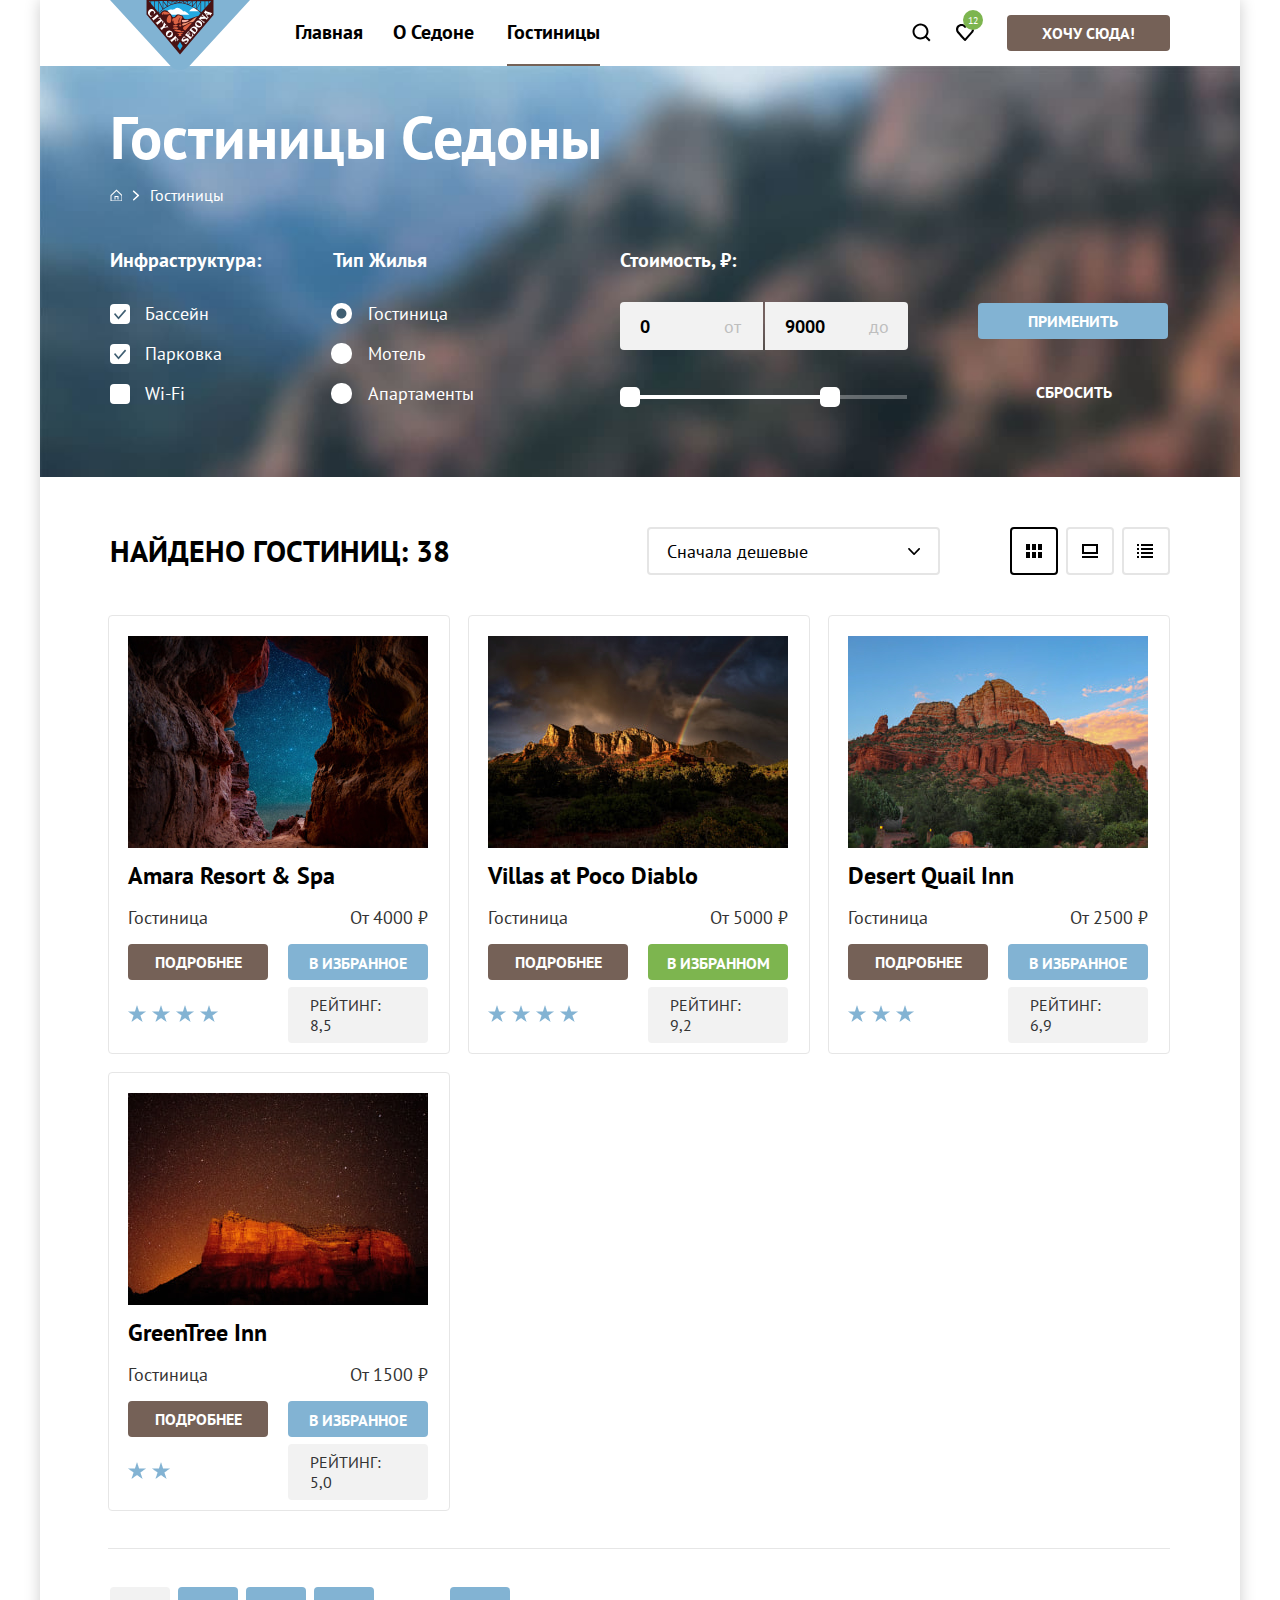
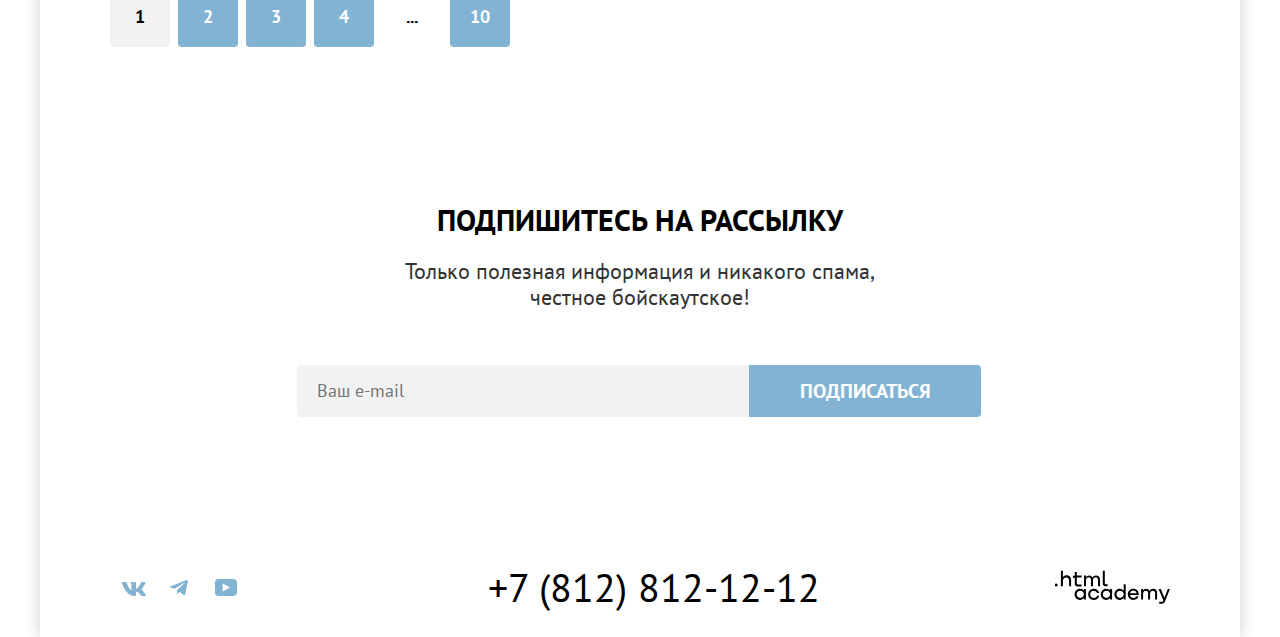
==== commit 45f08333: "состояния для футера" ====
--- a/catalog.html
+++ b/catalog.html
@@ -248,20 +248,66 @@
         <h2 class="h2-tag visually-hidden">Контакты.</h2>
         <address class="address">
           <a class="anchor-link footer-button vk" href="https://vk.com/htmlacademy">
+            <svg aria-hidden="true" focusable="false" width="24" height="14" viewBox="0 0 24 14"
+              xmlns="http://www.w3.org/2000/svg">
+              <path clip-rule="evenodd"
+                d="M23.45 0.948C23.616 0.402 23.45 0 22.655 0H20.03C19.362 0 19.054 0.347 18.887 0.73C18.887 0.73 17.552 3.926 15.661 6.002C15.049 6.604 14.771 6.795 14.437 6.795C14.27 6.795 14.019 6.604 14.019 6.057V0.948C14.019 0.292 13.835 0 13.279 0H9.151C8.734 0 8.483 0.304 8.483 0.593C8.483 1.214 9.429 1.358 9.526 3.106V6.904C9.526 7.737 9.373 7.888 9.039 7.888C8.149 7.888 5.984 4.677 4.699 1.003C4.45 0.288 4.198 0 3.527 0H0.9C0.15 0 0 0.347 0 0.73C0 1.412 0.89 4.8 4.145 9.281C6.315 12.341 9.37 14 12.153 14C13.822 14 14.028 13.632 14.028 12.997V10.684C14.028 9.947 14.186 9.8 14.715 9.8C15.105 9.8 15.772 9.992 17.33 11.467C19.11 13.216 19.403 14 20.405 14H23.03C23.78 14 24.156 13.632 23.94 12.904C23.702 12.18 22.852 11.129 21.725 9.882C21.113 9.172 20.195 8.407 19.916 8.024C19.527 7.533 19.638 7.314 19.916 6.877C19.916 6.877 23.116 2.451 23.449 0.948H23.45Z" />
+            </svg>
+
             <span class="visually-hidden">ВКонтакте.</span>
           </a>
 
           <a class="anchor-link footer-button telegram" href="tg://resolve?domain=htmlacademy">
+            <svg aria-hidden="true" focusable="false" width="18" height="16" viewBox="0 0 18 16"
+              xmlns="http://www.w3.org/2000/svg">
+              <path
+                d="M16.785 0.0992597L0.840489 6.24776C-0.247661 6.68481 -0.241365 7.29184 0.640845 7.56253L4.73445 8.83953L14.2058 2.8637C14.6537 2.59121 15.0629 2.7378 14.7265 3.03636L7.05283 9.96185H7.05103L7.05283 9.96275L6.77045 14.1823C7.18413 14.1823 7.36669 13.9925 7.59871 13.7686L9.58705 11.8351L13.7229 14.89C14.4855 15.31 15.0332 15.0941 15.2229 14.1841L17.9379 1.38885C18.2158 0.274623 17.5126 -0.229883 16.785 0.0992597Z" />
+            </svg>
+
+
             <span class="visually-hidden">Телеграм.</span>
           </a>
 
           <a class="anchor-link footer-button youtube" href="https://www.youtube.com/user/htmlacademyru">
+            <svg aria-hidden="true" focusable="false" width="22" height="17" viewBox="0 0 22 17"
+              xmlns="http://www.w3.org/2000/svg">
+              <path
+                d="M18.607 0H3.17413C1.31343 0 0 1.59375 0 3.4V13.4937C0 15.4062 1.31343 17 3.17413 17H18.8259C20.4677 17 22 15.4062 22 13.6V3.4C21.7811 1.59375 20.4677 0 18.607 0ZM7.66169 12.5375V4.4625L14.995 8.5L7.66169 12.5375Z" />
+            </svg>
+
             <span class="visually-hidden">Ютюб.</span>
           </a>
 
           <a class="anchor-link footer-phone" href="tel:+78128121212">+7 (812) 812-12-12</a>
 
           <a class="anchor-link html-academy-logo" href="https://htmlacademy.ru/">
+            <svg aria-hidden="true" focusable="false" width="115" height="34" viewBox="0 0 115 34" fill="none"
+              xmlns="http://www.w3.org/2000/svg">
+              <path d="M0 13.7232V16.3232H2.5V13.7232H0Z" />
+              <path
+                d="M11.6 5.32324C10 5.32324 8.8 6.02324 8 7.02324H7.9V0.823242H5.9V16.3232H7.9V11.0232C7.9 8.92324 9.2 7.42324 11.2 7.42324C13 7.42324 14.1 8.82324 14.1 10.6232V16.3232H16.1V10.2232C16.2 7.22324 14.3 5.32324 11.6 5.32324Z" />
+              <path
+                d="M26.6 5.62324H21.8V1.92324H19.8V5.72324H17.9V7.72324H19.8V13.7232C19.8 15.4232 20.8 16.4232 22.5 16.4232H26.6V14.4232H22.9C22.2 14.4232 21.8 14.0232 21.8 13.3232V7.62324H26.6V5.62324Z" />
+              <path
+                d="M41.1 5.42324C39.5 5.42324 38.2 6.22324 37.6 7.52324H37.5C36.9 6.32324 35.7 5.42324 34.1 5.42324C32.7 5.42324 31.6 6.22324 31 7.22324H30.9V5.62324H29V16.2232H31V10.8232C31 8.82324 32 7.32324 33.6 7.32324C35.1 7.32324 36 8.32324 36 9.92324V16.2232H38V10.6232C38 8.22324 39.4 7.32324 40.6 7.32324C42.1 7.32324 43 8.32324 43 9.92324V16.2232H45V9.72324C45.1 7.22324 43.6 5.42324 41.1 5.42324Z" />
+              <path
+                d="M47.8 13.5232C47.8 15.2232 48.8 16.2232 50.6 16.2232H52.6V14.2232H50.9C50.2 14.2232 49.8 13.8232 49.8 13.1232V0.823242H47.8V13.5232Z" />
+              <path
+                d="M28.9 20.5232C28 19.4232 26.7 18.7232 25 18.7232C21.9 18.7232 19.6 21.0232 19.6 24.3232C19.6 27.6232 21.9 29.9232 25 29.9232C26.8 29.9232 28 29.1232 28.8 28.0232H28.9V29.6232H30.9V19.0232H28.9V20.5232ZM25.3 27.9232C23.1 27.9232 21.7 26.3232 21.7 24.3232C21.7 22.3232 23.1 20.7232 25.3 20.7232C27.5 20.7232 28.9 22.3232 28.9 24.3232C28.9 26.2232 27.5 27.9232 25.3 27.9232Z" />
+              <path
+                d="M44.2 22.8232C43.7 20.4232 41.6 18.7232 38.8 18.7232C35.4 18.7232 33.2 21.2232 33.2 24.3232C33.2 27.4232 35.4 29.9232 38.8 29.9232C41.6 29.9232 43.7 28.1232 44.2 25.7232H42.1C41.7 27.0232 40.4 28.0232 38.8 28.0232C36.6 28.0232 35.2 26.4232 35.2 24.4232C35.2 22.4232 36.6 20.8232 38.8 20.8232C40.4 20.8232 41.6 21.8232 42.1 23.0232H44.2V22.8232Z" />
+              <path
+                d="M55.1 20.5232C54.2 19.4232 52.9 18.7232 51.2 18.7232C48.1 18.7232 45.8 21.0232 45.8 24.3232C45.8 27.6232 48.1 29.9232 51.2 29.9232C53 29.9232 54.2 29.1232 55 28.0232H55.1V29.6232H57.1V19.0232H55.1V20.5232ZM51.5 27.9232C49.3 27.9232 47.9 26.3232 47.9 24.3232C47.9 22.3232 49.3 20.7232 51.5 20.7232C53.7 20.7232 55.1 22.3232 55.1 24.3232C55.1 26.2232 53.6 27.9232 51.5 27.9232Z" />
+              <path
+                d="M68.7 20.6232C67.8 19.5232 66.5 18.7232 64.8 18.7232C61.7 18.7232 59.4 21.0232 59.4 24.3232C59.4 27.6232 61.6 29.9232 64.8 29.9232C66.5 29.9232 67.8 29.1232 68.6 28.1232H68.7V29.6232H70.7V14.2232H68.7V20.6232ZM65.1 27.9232C62.9 27.9232 61.5 26.3232 61.5 24.3232C61.5 22.3232 62.9 20.7232 65.1 20.7232C67.3 20.7232 68.7 22.3232 68.7 24.3232C68.6 26.3232 67.2 27.9232 65.1 27.9232Z" />
+              <path
+                d="M78.3 18.7232C75 18.7232 72.8 21.2232 72.8 24.3232C72.8 27.3232 74.9 29.9232 78.3 29.9232C80.8 29.9232 82.8 28.6232 83.5 26.3232H81.4C80.9 27.3232 79.8 27.9232 78.4 27.9232C76.5 27.9232 75.1 26.6232 75 25.0232H83.8C84 21.4232 81.8 18.7232 78.3 18.7232ZM78.3 20.6232C80 20.6232 81.3 21.6232 81.6 23.2232H75.1C75.4 21.7232 76.6 20.6232 78.3 20.6232Z" />
+              <path
+                d="M98.2 18.7232C96.6 18.7232 95.3 19.5232 94.6 20.7232H94.5C93.9 19.5232 92.7 18.7232 91.1 18.7232C89.7 18.7232 88.6 19.4232 88 20.5232V19.0232H86.1V29.6232H88.1V24.2232C88.1 22.2232 89.1 20.8232 90.7 20.7232C92.2 20.7232 93.1 21.7232 93.1 23.3232V29.6232H95.1V24.0232C95.1 21.6232 96.5 20.7232 97.7 20.7232C99.2 20.7232 100.1 21.7232 100.1 23.3232V29.6232H102.1V23.1232C102.2 20.5232 100.7 18.7232 98.2 18.7232Z" />
+              <path
+                d="M109.4 27.8232L105.8 18.9232H103.6L108.4 30.5232C108.1 31.4232 107.7 31.7232 106.7 31.7232H104.2V33.7232H106.7C108.5 33.7232 109.5 32.9232 110.2 31.1232L114.9 18.9232H112.8L109.4 27.8232Z" />
+            </svg>
+
             <span class="visually-hidden">Сайт HTML Academy.</span>
           </a>
         </address>
--- a/styles/styles.css
+++ b/styles/styles.css
@@ -414,21 +414,28 @@
 .footer-button {
   display: inline-block;
   border: none;
-  width: 47px;
-  height: 35px;
+  padding: 12px 12px;
   cursor: pointer;
-}
-
-.footer-button.vk {
-  background: url("../images/icons/vk.svg") no-repeat 50% 12px;
-}
-
-.footer-button.telegram {
-  background: url("../images/icons/telegram.svg") no-repeat 50% 12px;
+  fill: #83B3D3;
+}
+
+.footer-button:hover {
+  fill: #68A2CA;
+}
+
+.footer-button:focus {
+  outline: none;
+  fill: #68A2CA;
+}
+
+.footer-button:active {
+  outline: none;
+  fill: #68A2CA;
+  opacity: 0.3;
 }
 
 .footer-button.youtube {
-  background: url("../images/icons/youtube.svg") no-repeat 50% 12px;
+  margin-left: 3px;
 }
 
 .address {
@@ -446,11 +453,43 @@
   margin-right: 235px;
 }
 
-.html-academy-logo {
+.footer-phone:hover {
+  color: #756157;
+}
+
+.footer-phone:focus-visible {
+  outline: none;
+  color: #756157;
+}
+
+.footer-phone:active {
+  outline: none;
+  color: #756157;
+  opacity: 0.3;
+}
+
+.html-academy-logo svg {
   width: 115px;
   height: 40px;
-  background: url("../images/logo_htmlacademy.svg") no-repeat 0 3px;
   display: block;
+  fill: #000000;
+}
+
+.html-academy-logo svg:hover {
+  fill: #756157;
+}
+
+.html-academy-logo svg:active {
+  fill: #756157;
+  opacity: 0.3;
+}
+
+.html-academy-logo:focus {
+  outline: none;
+}
+
+.html-academy-logo:focus svg {
+  fill: #756157;
 }
 
 
@@ -756,8 +795,6 @@
 
 .checkbox:hover,
 .radio:hover,
-.footer-button:hover,
-.html-academy-logo:hover,
 .breadcrumbs-page:hover:not(:last-child),
 .breadcrumbs-home-button:hover {
   color: #FFFFFF;
@@ -778,7 +815,6 @@
   outline: 3px solid #83B3D3;
 }
 
-.footer-phone:hover,
 .header-icon-button:hover,
 .header-button:hover {
   color: #000000;
